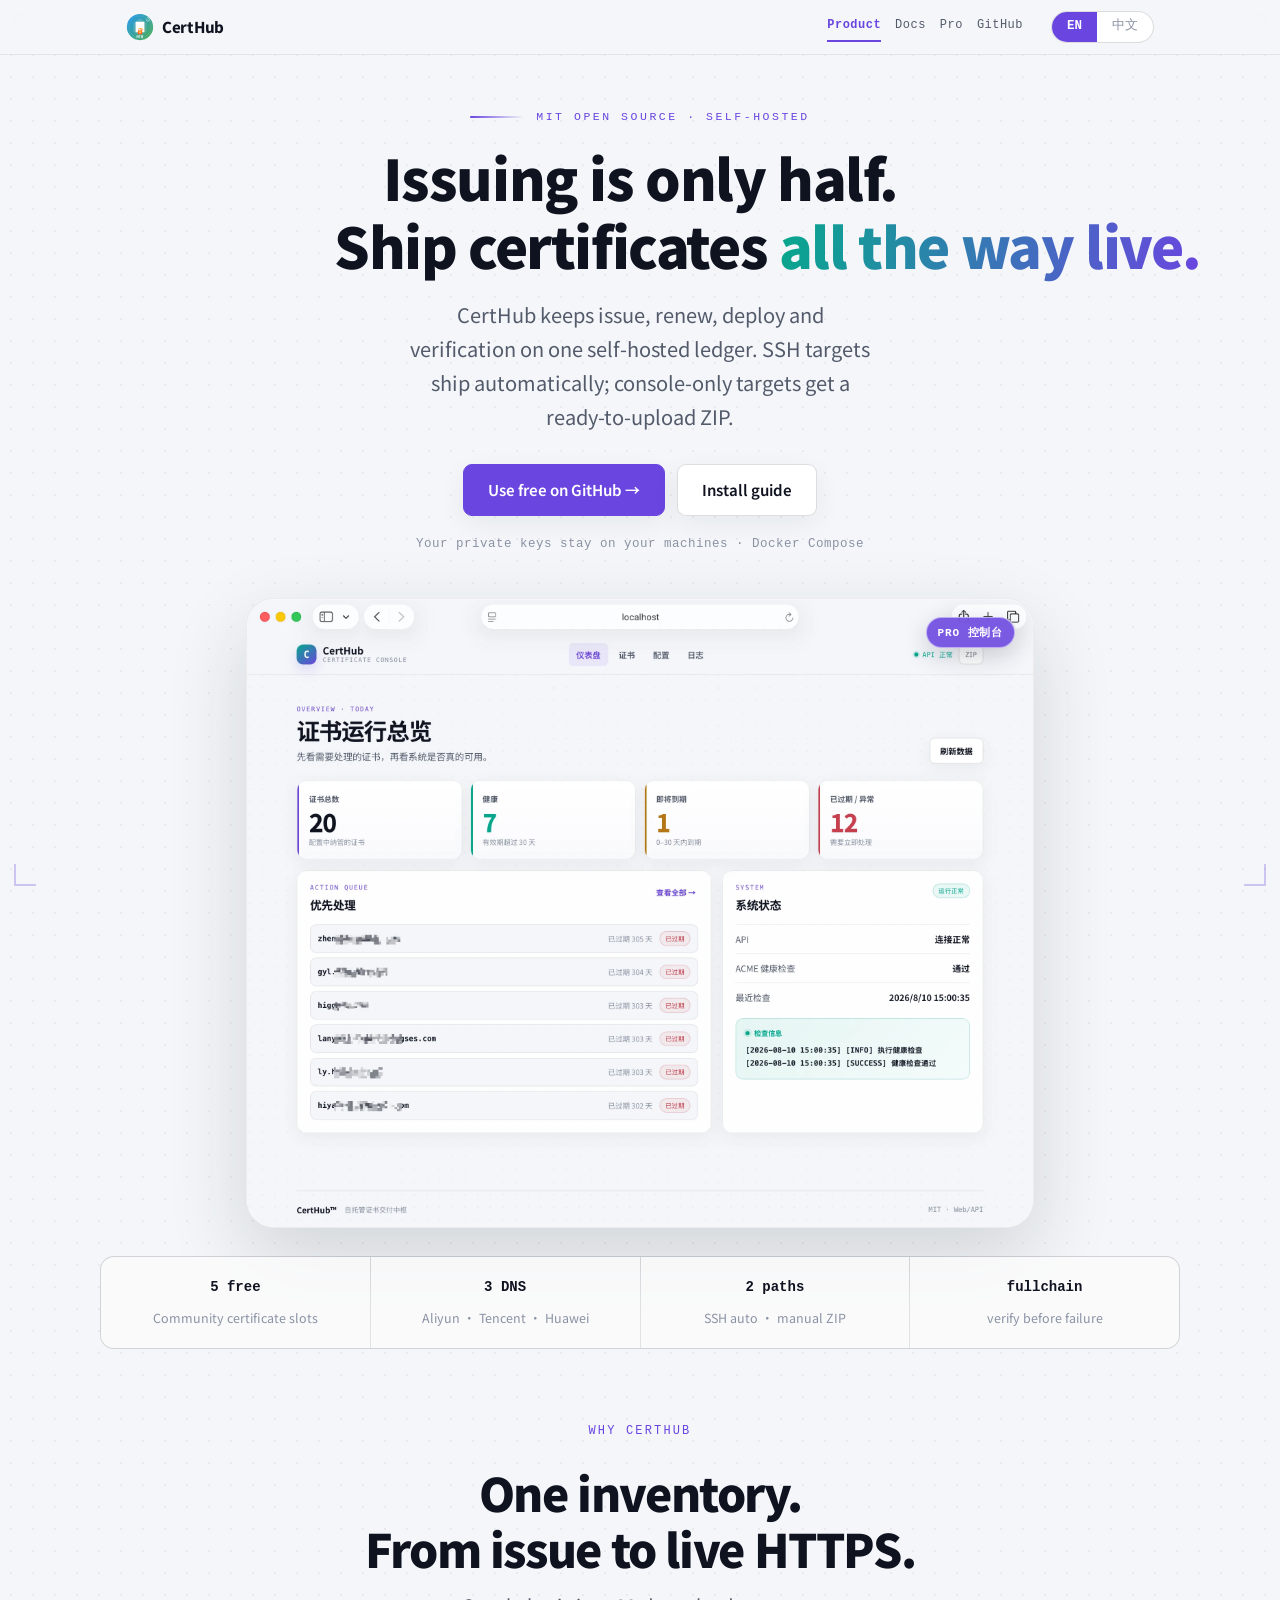
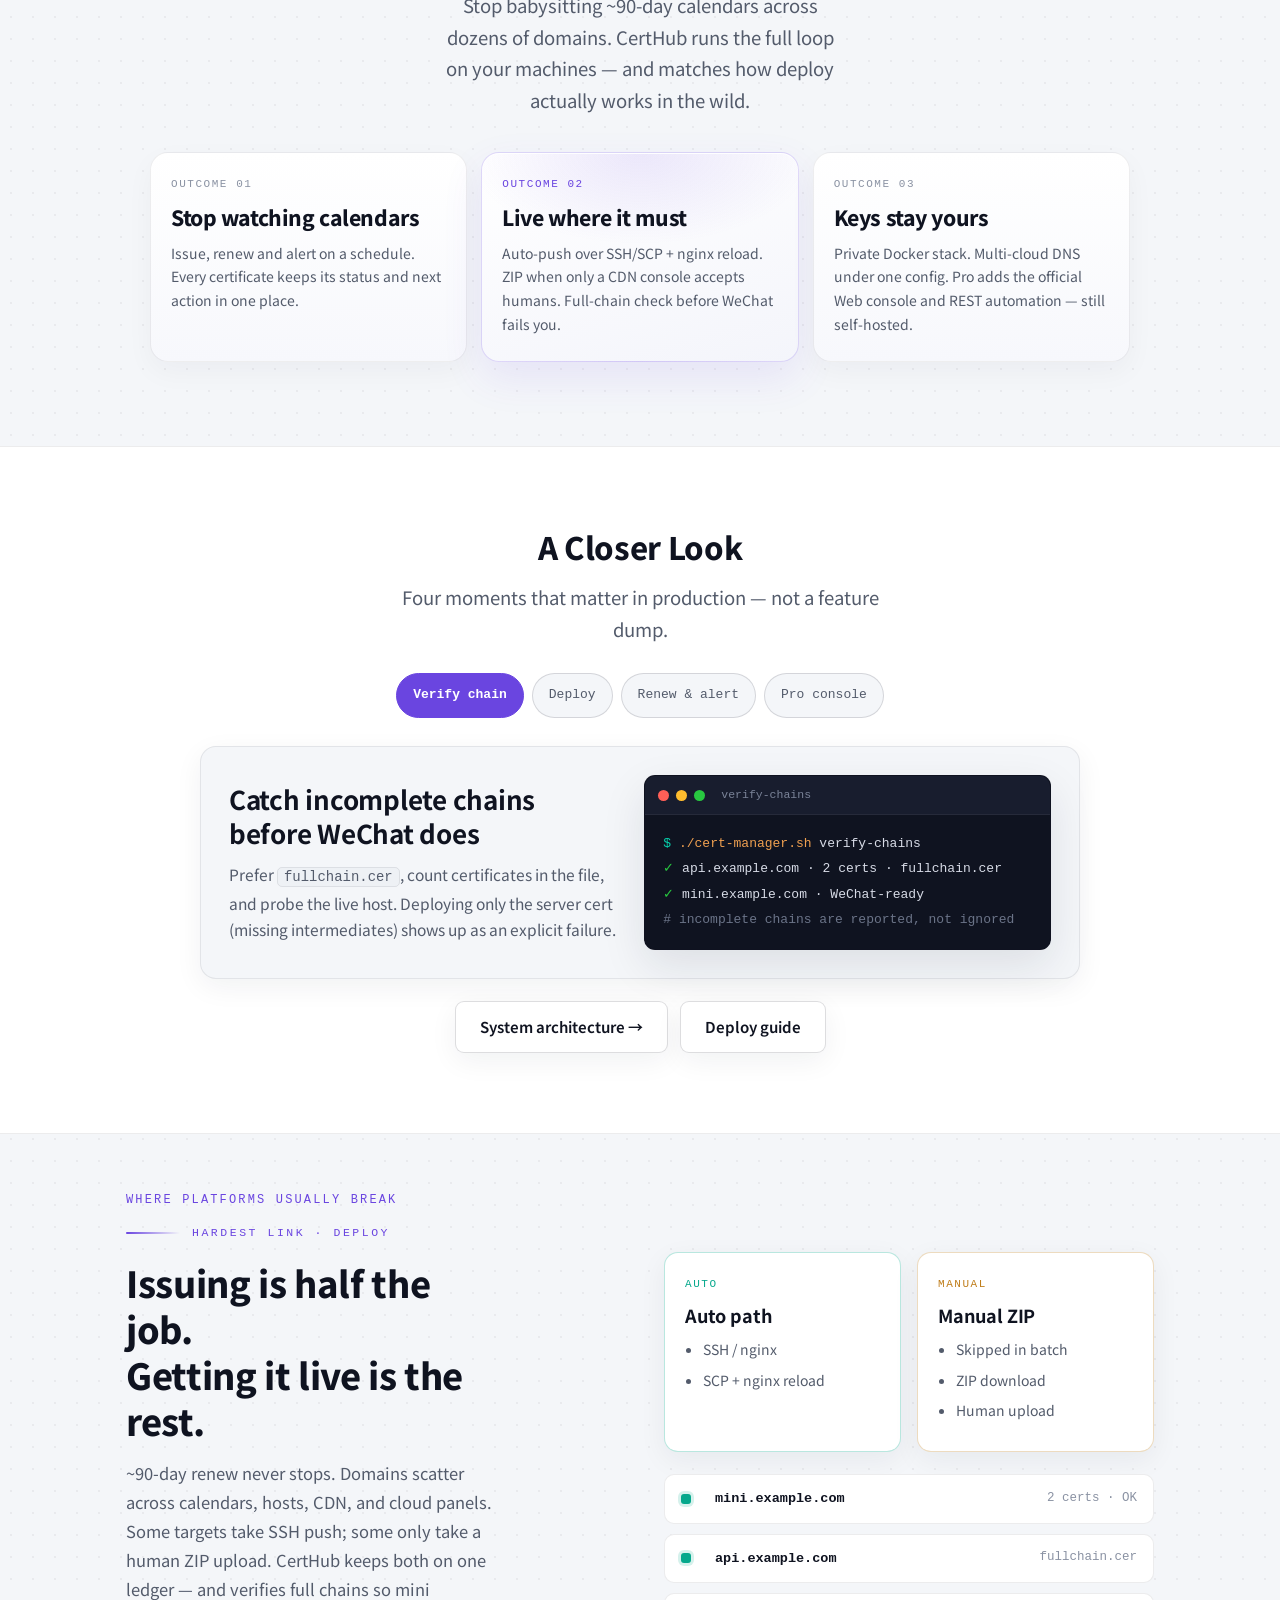
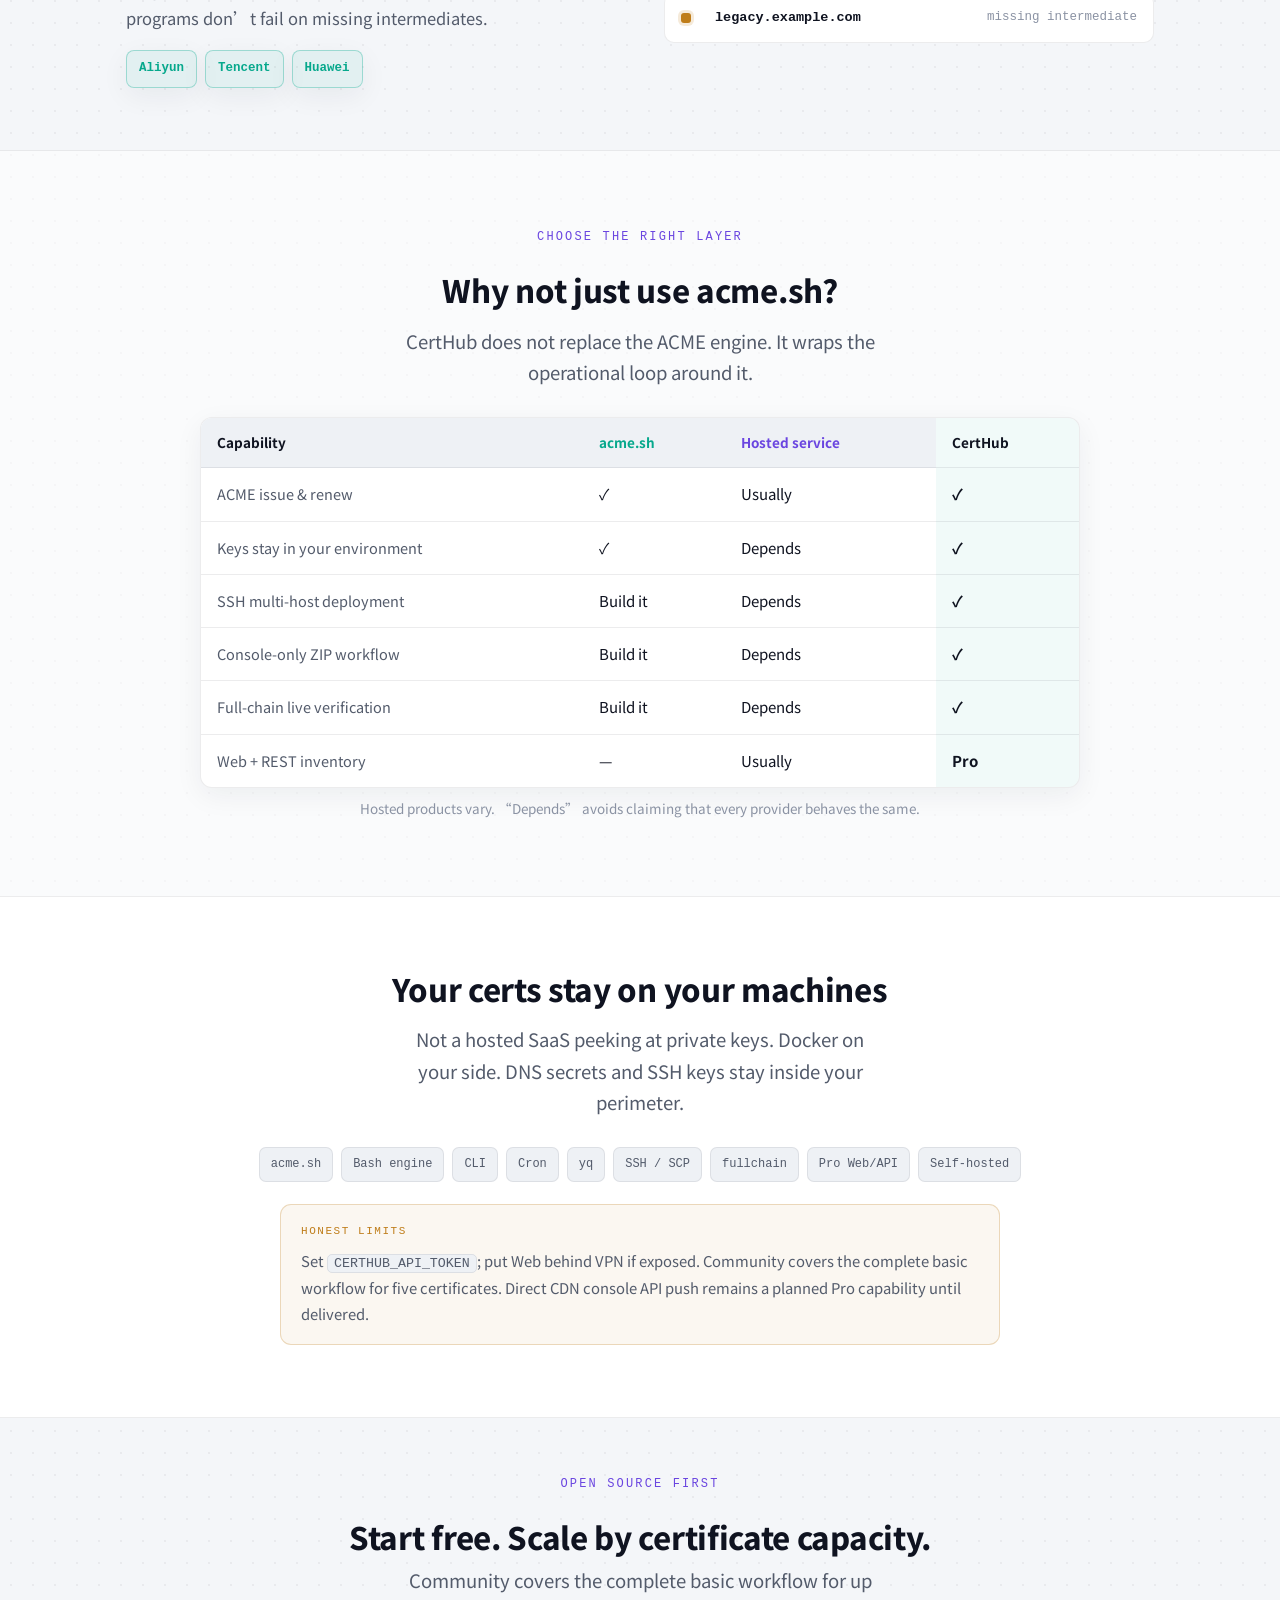
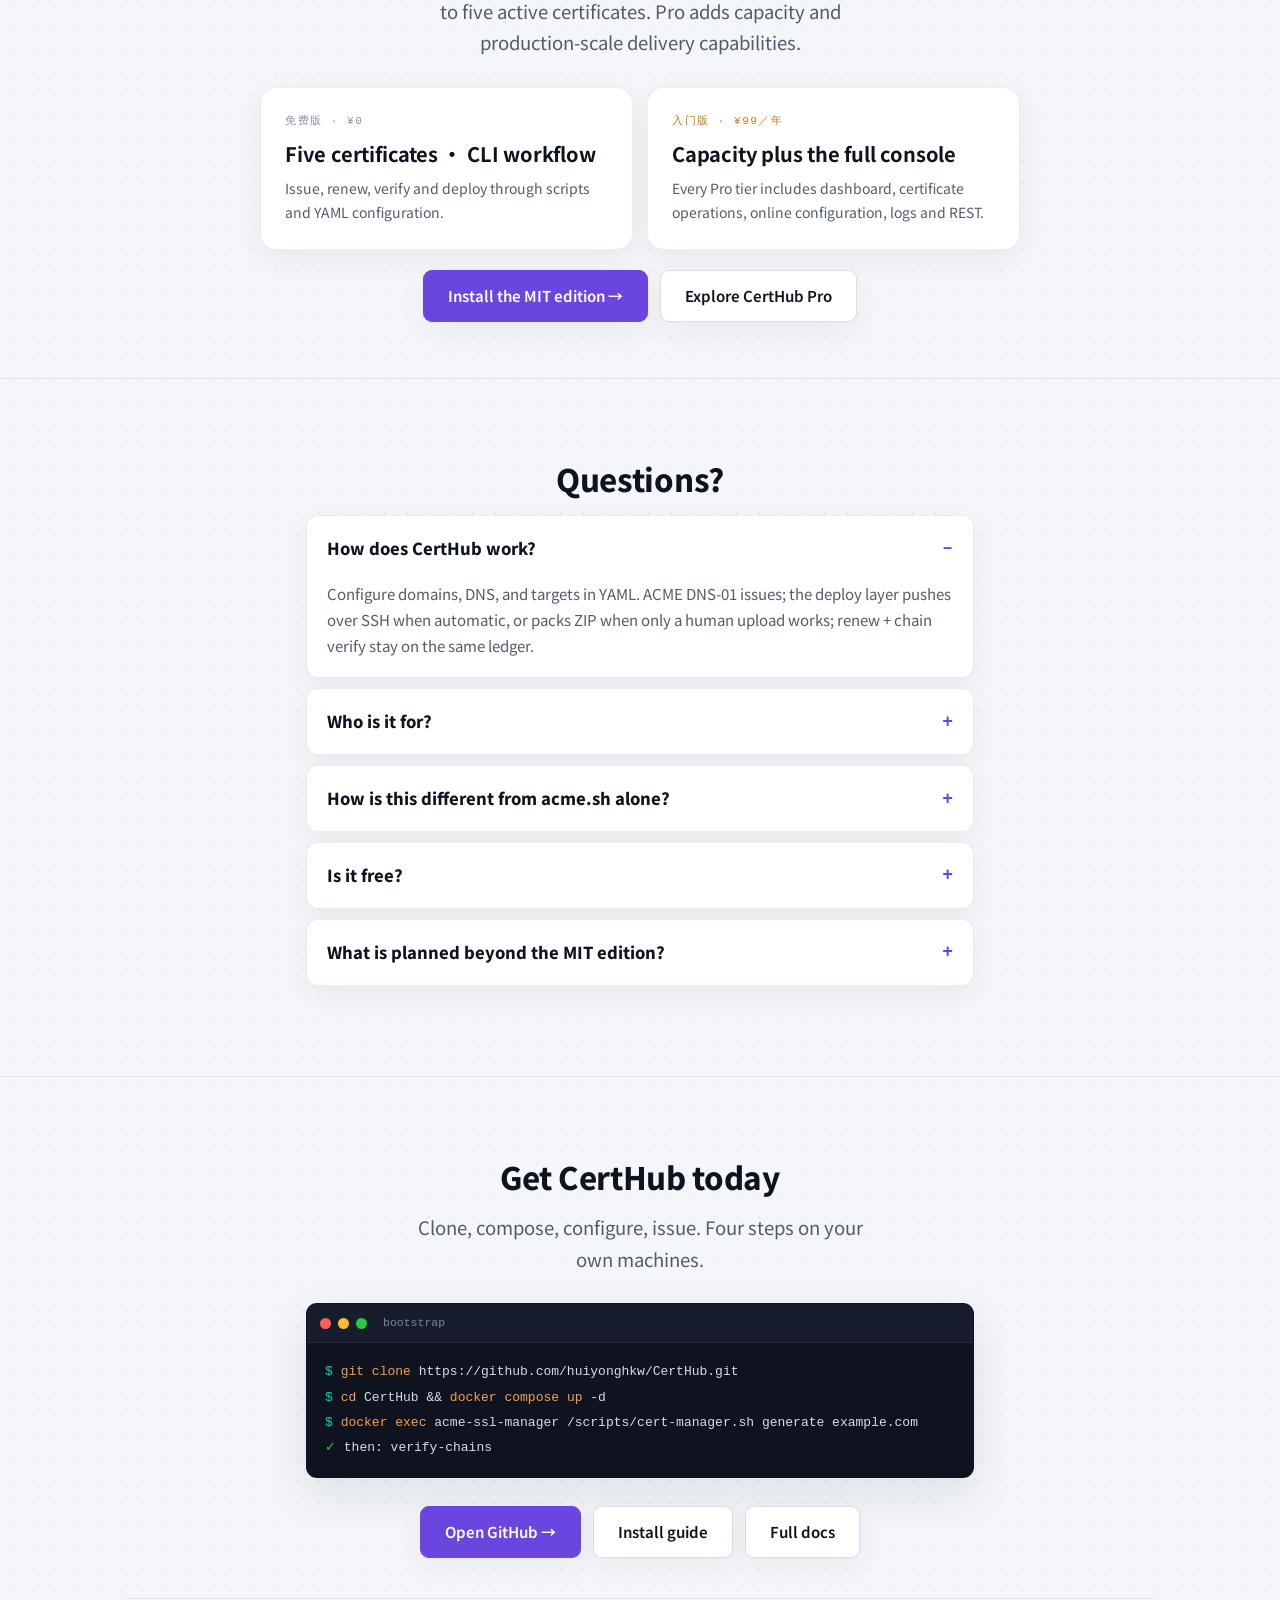
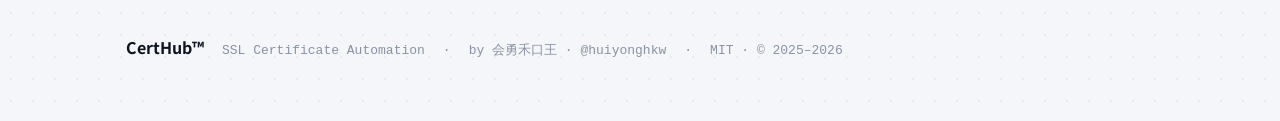
==== docs/site/index.html @ 5a382e29 "docs: publish product site and align README" ====
<!DOCTYPE html>
<!--
  CertHub landing · 企业级 SSL 自动化平台
  Hero → 价值 → Look → Deploy → Trust → 定价 → FAQ → CTA
  Visual DNA: OneLook V1科技白. 字体自托管.
-->
<html lang="zh-CN" class="lang-zh">
<head>
<meta charset="utf-8">
<script>
(function(){try{var K='hkw-lang',q=null;try{q=new URLSearchParams(location.search).get('lang')}catch(e){}
if(q!=='zh'&&q!=='en')q=null;var s=q;if(!s)try{s=localStorage.getItem(K)}catch(e){}
if(s!=='zh'&&s!=='en')s=/^zh/i.test(navigator.language||'')?'zh':'en';
if(s==='zh')document.documentElement.classList.add('lang-zh');
else document.documentElement.classList.remove('lang-zh');
document.documentElement.lang=s==='zh'?'zh-CN':'en';
if(q)try{localStorage.setItem(K,q)}catch(e){}}catch(e){}})();
</script>
<meta name="viewport" content="width=device-width, initial-scale=1">
<title>CertHub — 把证书从签发管到真正上线</title>
<meta name="description" content="CertHub 是 MIT 开源、自托管的 SSL 证书交付中枢：ACME 签发与续期、SSH 多机部署、手动目标 ZIP 打包、完整证书链校验、监控告警，一本台账跑完整闭环。">
<meta property="og:type" content="website">
<meta property="og:title" content="CertHub — 把证书从签发管到真正上线">
<meta property="og:description" content="能 SSH 的自动部署，只能控制台上传的自动打包；上线前再验完整证书链。MIT 开源，自托管。">
<meta property="og:image" content="images/certhub-logo.svg">
<meta name="twitter:card" content="summary_large_image">
<link rel="icon" href="images/favicon.svg" type="image/svg+xml">
<link rel="stylesheet" href="assets/site.css?v=20260810-10">
</head>
<body>

<div class="prog" id="prog"></div>
<div class="frame"><i></i><i></i><i></i><i></i></div>

<div class="masthead">
  <div class="wrap wrap-wide">
    <a class="mh-brand" href="index.html"><img src="images/favicon.svg" alt=""><b>CertHub</b></a>
    <nav class="mh-nav" aria-label="Primary">
      <a href="index.html" aria-current="page"><span class="en">Product</span><span class="zh">产品</span></a>
      <a href="guide/index.html"><span class="en">Docs</span><span class="zh">文档</span></a>
      <a href="pricing.html"><span class="en">Pro</span><span class="zh">商业版</span></a>
      <a href="https://github.com/huiyonghkw/CertHub">GitHub</a>
    </nav>
    <div class="toggle" role="group" aria-label="Language">
      <button id="btn-en" aria-pressed="false">EN</button>
      <button id="btn-zh" aria-pressed="true">中文</button>
    </div>
  </div>
</div>
<main>

<!-- ============ 1. HERO · FiloMail: big claim + one CTA + product visual ============ -->
<section class="hero-center noseq">
  <div class="wrap wrap-wide">
    <div class="eyebrow center"><span></span>MIT Open Source · Self-hosted</div>
    <h1>
      <span class="en"><span class="hero-line">Issuing is only half.</span><br><span class="hero-line">Ship certificates <span class="hl">all the way live.</span></span></span>
      <span class="zh"><span class="hero-line">证书签下来，</span><br><span class="hero-line">只完成了<span class="hl">一半</span></span></span>
    </h1>
    <p class="hero-sub">
      <span class="en">CertHub keeps issue, renew, deploy and verification on one self-hosted ledger. SSH targets ship automatically; console-only targets get a ready-to-upload ZIP.</span>
      <span class="zh">CertHub 把申请、续期、部署、验收放进一本自托管台账：能 SSH 的自动推，只能控制台上传的自动打包。</span>
    </p>
    <div class="btns center">
      <a class="btn btn-primary" href="https://github.com/huiyonghkw/CertHub">
        <span class="en">Use free on GitHub →</span><span class="zh">在 GitHub 免费使用 →</span>
      </a>
      <a class="btn" href="guide/install.html">
        <span class="en">Install guide</span><span class="zh">查看安装手册</span>
      </a>
    </div>
    <p class="hero-note"><span class="en">Your private keys stay on your machines · Docker Compose</span><span class="zh">私钥留在自己的机器 · Docker Compose 部署</span></p>

    <div class="hero-stage hero-console pre">
      <span class="hero-pro-badge">PRO 控制台</span>
      <img src="images/console-dashboard.webp?v=20260810-3" width="2296" height="1834" decoding="async" fetchpriority="high" alt="CertHub Pro Web 控制台：证书状态总览、优先处理队列与系统健康检查">
    </div>
</section>

<section class="proof-strip noseq" aria-label="Product facts">
  <div class="wrap wrap-wide proof-grid">
    <div><b>5 free</b><span><span class="en">Community certificate slots</span><span class="zh">Community 证书槽位</span></span></div>
    <div><b>3 DNS</b><span><span class="en">Aliyun · Tencent · Huawei</span><span class="zh">阿里 · 腾讯 · 华为</span></span></div>
    <div><b>2 paths</b><span><span class="en">SSH auto · manual ZIP</span><span class="zh">SSH 自动 · 手动 ZIP</span></span></div>
    <div><b>fullchain</b><span><span class="en">verify before failure</span><span class="zh">上线前检查完整链</span></span></div>
  </div>
</section>

<!-- ============ 2. VALUE · 结果导向三块（不讲零件清单）============ -->
<section id="pain" class="core-value noseq">
  <div class="wrap wrap-wide">
    <p class="section-kicker"><span class="en">Why CertHub</span><span class="zh">为什么是 CertHub</span></p>
    <h2 class="cv-title">
      <span class="en">One inventory.<br>From issue to <span class="hl">live HTTPS</span>.</span>
      <span class="zh">一本台账。<br>从申请管到<span class="hl">HTTPS 上线</span>。</span>
    </h2>
    <p class="section-lead cv-lead">
      <span class="en">Stop babysitting ~90-day calendars across dozens of domains. CertHub runs the full loop on your machines — and matches how deploy actually works in the wild.</span>
      <span class="zh">别再给人肉盯「约 90 天一轮」的日历。CertHub 在你自己的机器上跑完整链路，并且对齐真实世界的部署方式。</span>
    </p>

    <div class="cv-outcomes pre">
      <article class="cvo">
        <span class="cvo-k"><span class="en">Outcome 01</span><span class="zh">结果 01</span></span>
        <h3><span class="en">Stop watching calendars</span><span class="zh">不用再人肉盯日历</span></h3>
        <p><span class="en">Issue, renew and alert on a schedule. Every certificate keeps its status and next action in one place.</span><span class="zh">申请、续期、告警按日程跑；每张证书的状态和下一步动作集中在一起。</span></p>
      </article>
      <article class="cvo cvo-focus">
        <span class="cvo-k"><span class="en">Outcome 02</span><span class="zh">结果 02</span></span>
        <h3><span class="en">Live where it must</span><span class="zh">该亮绿的地方真亮绿</span></h3>
        <p><span class="en">Auto-push over SSH/SCP + nginx reload. ZIP when only a CDN console accepts humans. Full-chain check before WeChat fails you.</span><span class="zh">能 SSH 的自动推（SCP + nginx reload）；只能控制台上传就打 ZIP。完整证书链先验，别等微信小程序报错。</span></p>
      </article>
      <article class="cvo">
        <span class="cvo-k"><span class="en">Outcome 03</span><span class="zh">结果 03</span></span>
        <h3><span class="en">Keys stay yours</span><span class="zh">私钥不出你的环境</span></h3>
        <p><span class="en">Private Docker stack. Multi-cloud DNS under one config. Pro adds the official Web console and REST automation — still self-hosted.</span><span class="zh">私有化 Docker，三云 DNS 一份配置；Pro 增加官方 Web 控制台和 REST 自动化，同时保持自托管。</span></p>
      </article>
    </div>
  </div>
</section>

<!-- ============ 3. LOOK · 产品怎么用 ============ -->
<section id="look" class="look noseq">
  <div class="wrap wrap-wide">
    <h2>
      <span class="en">A Closer Look</span>
      <span class="zh">产品怎么用</span>
    </h2>
    <p class="section-lead">
      <span class="en">Four moments that matter in production — not a feature dump.</span>
      <span class="zh">先看四个天天会用到的动作，不堆功能名。</span>
    </p>

    <div class="look-tabs" role="tablist" aria-label="Product tour">
      <button class="look-tab active" id="tab-chain" data-tab="chain" role="tab" aria-selected="true" aria-controls="panel-chain" tabindex="0">
        <span class="en">Verify chain</span><span class="zh">校验证书链</span>
      </button>
      <button class="look-tab" id="tab-deploy" data-tab="deploy" role="tab" aria-selected="false" aria-controls="panel-deploy" tabindex="-1">
        <span class="en">Deploy</span><span class="zh">部署</span>
      </button>
      <button class="look-tab" id="tab-renew" data-tab="renew" role="tab" aria-selected="false" aria-controls="panel-renew" tabindex="-1">
        <span class="en">Renew &amp; alert</span><span class="zh">续期告警</span>
      </button>
      <button class="look-tab" id="tab-control" data-tab="control" role="tab" aria-selected="false" aria-controls="panel-control" tabindex="-1">
        <span class="en">Pro console</span><span class="zh">Pro 控制台</span>
      </button>
    </div>

    <div class="look-panels pre">
      <div class="look-panel active" id="panel-chain" data-panel="chain" role="tabpanel" aria-labelledby="tab-chain">
        <div class="look-copy">
          <h3><span class="en">Catch incomplete chains before WeChat does</span><span class="zh">别等微信报错，先查出证书链缺中间证</span></h3>
          <p><span class="en">Prefer <code>fullchain.cer</code>, count certificates in the file, and probe the live host. Deploying only the server cert (missing intermediates) shows up as an explicit failure.</span><span class="zh">优先用 <code>fullchain.cer</code>，检查文件里有几段证书，再探测线上主机。如果只部署了站点证书、缺中间证书，这里会直接报出来。</span></p>
        </div>
        <div class="term">
          <div class="bar"><i></i><i></i><i></i><span>verify-chains</span></div>
<pre class="sc"><span class="p">$</span> <span class="o">./cert-manager.sh</span> verify-chains
<span class="ok">✓</span> api.example.com · 2 certs · fullchain.cer
<span class="ok">✓</span> mini.example.com · WeChat-ready
<span class="cm"># incomplete chains are reported, not ignored</span></pre>
        </div>
      </div>

      <div class="look-panel" id="panel-deploy" data-panel="deploy" role="tabpanel" aria-labelledby="tab-deploy" hidden>
        <div class="look-copy">
          <h3><span class="en">SSH where you have a box. ZIP when only humans can upload.</span><span class="zh">有 SSH 就自动推，只能人肉就打 ZIP</span></h3>
          <p><span class="en"><code>auto</code> means SSH/SCP + nginx reload on your hosts. <code>manual</code> is skipped in batch and packed as ZIP for consoles that only accept uploads.</span><span class="zh"><code>auto</code> = SSH/SCP + nginx reload。<code>manual</code> 批量时跳过，打成 ZIP，给只能控制台上传的目标用。</span></p>
        </div>
        <div class="term">
          <div class="bar"><i></i><i></i><i></i><span>deploy-all</span></div>
<pre class="sc"><span class="p">$</span> <span class="o">./cert-manager.sh</span> deploy-all
<span class="ok">✓</span> api.example.com → server_prod_01
<span class="ok">✓</span> shop.example.com → 2 hosts · reloaded
<span class="cm"># skipped manual: cdn.static.example.com</span></pre>
        </div>
      </div>

      <div class="look-panel" id="panel-renew" data-panel="renew" role="tabpanel" aria-labelledby="tab-renew" hidden>
        <div class="look-copy">
          <h3><span class="en">Renew before calendars. Alert before outages.</span><span class="zh">到期前自动续期，出事前提醒你</span></h3>
          <p><span class="en">Daily monitor, renew inside 30 days, digest to DingTalk / email / webhook — with quiet hours so nights stay quiet.</span><span class="zh">每天巡检，还有 30 天就续期；摘要发到钉钉、邮件或 Webhook。夜里可设静默时段，避免打扰。</span></p>
        </div>
        <div class="term">
          <div class="bar"><i></i><i></i><i></i><span>cron · renew-all</span></div>
<pre class="sc"><span class="cm"># 03:00 daily</span>
<span class="p">$</span> <span class="o">./cert-manager.sh</span> renew-all
<span class="ok">✓</span> renewed *.shop.example.com
<span class="ok">✓</span> notified · DingTalk · 2 warnings</pre>
        </div>
      </div>

      <div class="look-panel" id="panel-control" data-panel="control" role="tabpanel" aria-labelledby="tab-control" hidden>
        <div class="look-copy">
          <h3><span class="en">The official operations surface in Pro</span><span class="zh">Pro 提供完整可视化操作面</span></h3>
          <p><span class="en">Dashboard, certificate actions, online configuration and logs in Web; REST handles create, renew and download for automation.</span><span class="zh">Web 集中提供仪表盘、证书操作、在线配置和日志；REST 负责申请、续期与下载自动化。</span></p>
        </div>
        <div class="term">
          <div class="bar"><i></i><i></i><i></i><span>REST · sample</span></div>
<pre class="sc"><span class="o">GET</span>  /api/dashboard
<span class="o">POST</span> /api/certificates/{domain}/renew
<span class="o">GET</span>  /api/certificates/manual/{domain}/download
<span class="ok">✓</span> 200 · zip ready</pre>
        </div>
      </div>
    </div>

    <div class="btns center" style="margin-top:22px">
      <a class="btn" href="guide/architecture.html"><span class="en">System architecture →</span><span class="zh">系统架构 →</span></a>
      <a class="btn" href="guide/cdn.html"><span class="en">Deploy guide</span><span class="zh">证书部署说明</span></a>
    </div>
  </div>
</section>

<!-- ============ 4. HARDEST · 闭环里最硬的一环（唯一差异化深挖）============ -->
<section id="hardest" class="split noseq">
  <div class="wrap wrap-wide">
    <p class="section-kicker" style="text-align:left;margin-bottom:12px"><span class="en">Where platforms usually break</span><span class="zh">平台常断在这里</span></p>
    <div class="split-grid">
      <div class="split-text">
        <div class="eyebrow"><span></span><span class="en">Hardest link · Deploy</span><span class="zh">最硬一环 · 部署</span></div>
        <h2>
          <span class="en">Issuing is half the job.<br>Getting it <span class="hl">live</span> is the rest.</span>
          <span class="zh">申请只是半程。<br>难的是让它<span class="hl">上线</span>。</span>
        </h2>
        <p>
          <span class="en">~90-day renew never stops. Domains scatter across calendars, hosts, CDN, and cloud panels. Some targets take SSH push; some only take a human ZIP upload. CertHub keeps both on one ledger — and verifies full chains so mini programs don’t fail on missing intermediates.</span>
          <span class="zh">约 90 天一轮停不下来；域名散在日历、机器、CDN、云面板。有的目标走 SSH 推送，有的只能控制台传 ZIP。CertHub 两种路径同一本台账，并校验完整证书链，避免小程序缺中间证挂掉。</span>
        </p>
        <div class="dnspills">
          <span class="ok">Aliyun</span>
          <span class="ok">Tencent</span>
          <span class="ok">Huawei</span>
        </div>
      </div>
      <div class="split-visual pre">
        <div class="tracks" style="margin:0 0 14px">
          <div class="track auto">
            <div class="lb">auto</div>
            <h3><span class="en">Auto path</span><span class="zh">自动路径</span></h3>
            <ul>
              <li>SSH / nginx</li>
              <li><span class="en">SCP + nginx reload</span><span class="zh">SCP + nginx reload</span></li>
            </ul>
          </div>
          <div class="track manual">
            <div class="lb">manual</div>
            <h3><span class="en">Manual ZIP</span><span class="zh">手动 ZIP</span></h3>
            <ul>
              <li><span class="en">Skipped in batch</span><span class="zh">批量跳过</span></li>
              <li><span class="en">ZIP download</span><span class="zh">ZIP 下载</span></li>
              <li><span class="en">Human upload</span><span class="zh">人工上传</span></li>
            </ul>
          </div>
        </div>
        <div class="chainboard">
          <div class="chainrow ok"><span class="dot"></span><span class="name">mini.example.com</span><span class="meta"><span class="en">2 certs · OK</span><span class="zh">含中间证 · 正常</span></span></div>
          <div class="chainrow ok"><span class="dot"></span><span class="name">api.example.com</span><span class="meta">fullchain.cer</span></div>
          <div class="chainrow warn"><span class="dot"></span><span class="name">legacy.example.com</span><span class="meta"><span class="en">missing intermediate</span><span class="zh">缺中间证书</span></span></div>
        </div>
      </div>
    </div>
  </div>
</section>

<!-- ============ 5. COMPARE · 用户最常见的选择题 ============ -->
<section id="compare" class="compare noseq">
  <div class="wrap wrap-wide">
    <p class="section-kicker"><span class="en">Choose the right layer</span><span class="zh">先选对工具层级</span></p>
    <h2><span class="en">Why not just use acme.sh?</span><span class="zh">为什么不只用 acme.sh？</span></h2>
    <p class="section-lead"><span class="en">CertHub does not replace the ACME engine. It wraps the operational loop around it.</span><span class="zh">CertHub 不替代 ACME 引擎，而是把签发之后的运维闭环补齐。</span></p>
    <div class="tablewrap compare-table pre">
      <table>
        <thead><tr><th><span class="en">Capability</span><span class="zh">能力</span></th><th>acme.sh</th><th><span class="en">Hosted service</span><span class="zh">托管服务</span></th><th>CertHub</th></tr></thead>
        <tbody>
          <tr><td><span class="en">ACME issue &amp; renew</span><span class="zh">ACME 申请与续期</span></td><td>✓</td><td><span class="en">Usually</span><span class="zh">通常支持</span></td><td>✓</td></tr>
          <tr><td><span class="en">Keys stay in your environment</span><span class="zh">私钥留在自己的环境</span></td><td>✓</td><td><span class="en">Depends</span><span class="zh">视服务而定</span></td><td>✓</td></tr>
          <tr><td><span class="en">SSH multi-host deployment</span><span class="zh">SSH 多机部署</span></td><td><span class="en">Build it</span><span class="zh">自行编排</span></td><td><span class="en">Depends</span><span class="zh">视服务而定</span></td><td>✓</td></tr>
          <tr><td><span class="en">Console-only ZIP workflow</span><span class="zh">控制台手传 ZIP 流程</span></td><td><span class="en">Build it</span><span class="zh">自行处理</span></td><td><span class="en">Depends</span><span class="zh">视服务而定</span></td><td>✓</td></tr>
          <tr><td><span class="en">Full-chain live verification</span><span class="zh">完整链线上校验</span></td><td><span class="en">Build it</span><span class="zh">自行处理</span></td><td><span class="en">Depends</span><span class="zh">视服务而定</span></td><td>✓</td></tr>
          <tr><td><span class="en">Web + REST inventory</span><span class="zh">Web + REST 统一台账</span></td><td>—</td><td><span class="en">Usually</span><span class="zh">通常支持</span></td><td>Pro</td></tr>
        </tbody>
      </table>
    </div>
    <p class="cmpnote"><span class="en">Hosted products vary. “Depends” avoids claiming that every provider behaves the same.</span><span class="zh">不同托管产品能力不一，“视服务而定”不代表所有服务都缺少该能力。</span></p>
  </div>
</section>

<!-- ============ 6. TRUST · 自托管 + 技术栈合并 ============ -->
<section id="trust" class="promise noseq">
  <div class="wrap wrap-wide">
    <h2>
      <span class="en">Your certs stay on your machines</span>
      <span class="zh">证书留在你自己的机器上</span>
    </h2>
    <p class="section-lead">
      <span class="en">Not a hosted SaaS peeking at private keys. Docker on your side. DNS secrets and SSH keys stay inside your perimeter.</span>
      <span class="zh">不是托管 SaaS，私钥不出你的环境。Docker 自己跑；DNS 密钥与 SSH 密钥留在内网。</span>
    </p>
    <div class="chips center pre">
      <i>acme.sh</i><i>Bash engine</i><i>CLI</i><i>Cron</i><i>yq</i><i>SSH / SCP</i><i>fullchain</i><i>Pro Web/API</i><i>Self-hosted</i>
    </div>
    <div class="ask" style="max-width:720px;margin:22px auto 0">
      <span class="lb"><span class="en">honest limits</span><span class="zh">先说清楚做不到什么</span></span>
      <span class="en">Set <code>CERTHUB_API_TOKEN</code>; put Web behind VPN if exposed. Community covers the complete basic workflow for five certificates. Direct CDN console API push remains a planned Pro capability until delivered.</span>
      <span class="zh">设好 <code>CERTHUB_API_TOKEN</code>；对外请放 VPN 后面。Community 为 5 张证书提供完整基础闭环。CDN 控制台 API 直推在正式交付前仍标记为 Pro 规划能力。</span>
    </div>
  </div>
</section>



<!-- ============ 7. EXTENSIONS · 明确开源与开发中能力的边界 ============ -->
<section id="pricing" class="split noseq">
  <div class="wrap wrap-wide">
    <p class="section-kicker"><span class="en">Open source first</span><span class="zh">开源版先跑通</span></p>
    <h2 style="text-align:center;margin-bottom:8px">
      <span class="en">Start free. Scale by certificate capacity.</span>
      <span class="zh">5 张免费起步，按证书容量升级</span>
    </h2>
    <p class="section-lead">
      <span class="en">Community covers the complete basic workflow for up to five active certificates. Pro adds capacity and production-scale delivery capabilities.</span>
      <span class="zh">Community 为最多 5 张有效证书提供完整基础闭环；Pro 增加证书容量与生产级交付能力。</span>
    </p>
    <div class="edition-grid pre">
      <article><span class="cvo-k">免费版 · ¥0</span><h3><span class="en">Five certificates · CLI workflow</span><span class="zh">5 张证书 · 命令行闭环</span></h3><p><span class="en">Issue, renew, verify and deploy through scripts and YAML configuration.</span><span class="zh">通过脚本和 YAML 完成申请、续期、校验与部署。</span></p></article>
      <article><span class="cvo-k wait">入门版 · ¥99／年</span><h3><span class="en">Capacity plus the full console</span><span class="zh">证书容量 + 完整控制台</span></h3><p><span class="en">Every Pro tier includes dashboard, certificate operations, online configuration, logs and REST.</span><span class="zh">所有付费档位均包含仪表盘、证书操作、在线配置、日志与 REST。</span></p></article>
    </div>
    <div class="btns center" style="margin-top:8px">
      <a class="btn btn-primary" href="guide/install.html">
        <span class="en">Install the MIT edition →</span><span class="zh">安装 MIT 开源版 →</span>
      </a>
      <a class="btn" href="pricing.html">
        <span class="en">Explore CertHub Pro</span><span class="zh">了解 CertHub Pro</span>
      </a>
    </div>
  </div>
</section>

<!-- ============ 7. FAQ ============ -->
<section id="faq" class="faq noseq">
  <div class="wrap wrap-narrow">
    <h2>
      <span class="en">Questions?</span>
      <span class="zh">还有问题？</span>
    </h2>

    <div class="faq-list pre">
      <details class="faq-item" open>
        <summary><span class="en">How does CertHub work?</span><span class="zh">CertHub 怎么工作？</span></summary>
        <p><span class="en">Configure domains, DNS, and targets in YAML. ACME DNS-01 issues; the deploy layer pushes over SSH when automatic, or packs ZIP when only a human upload works; renew + chain verify stay on the same ledger.</span><span class="zh">在 YAML 里配域名、DNS、部署目标。ACME DNS-01 申请；部署层能 SSH 的自动推，只能手传的打 ZIP；续期与证书链校验仍在同一本台账。</span></p>
      </details>
      <details class="faq-item">
        <summary><span class="en">Who is it for?</span><span class="zh">适合谁？</span></summary>
        <p><span class="en">Ops teams tired of ~90-day renew calendars across many domains — especially when some hosts take SSH and others only take a console upload.</span><span class="zh">被「约 90 天一轮 + 域名很多」折磨的运维——尤其有的机器能 SSH 推，有的只能控制台上传。</span></p>
      </details>
      <details class="faq-item">
        <summary><span class="en">How is this different from acme.sh alone?</span><span class="zh">和单独用 acme.sh 有什么不同？</span></summary>
        <p><span class="en">acme.sh mainly issues a file. CertHub Community adds the CLI delivery loop; Pro adds the official Web console and REST operations surface.</span><span class="zh">acme.sh 主要解决申请。CertHub Community 补齐命令行交付闭环；Pro 再增加官方 Web 控制台和 REST 操作面。</span></p>
      </details>
      <details class="faq-item">
        <summary><span class="en">Is it free?</span><span class="zh">免费吗？</span></summary>
        <p><span class="en">Community is free for up to five active certificates and includes the complete basic workflow. Existing copies already released under MIT keep their granted rights; future official distributions use the new Community/Pro boundary.</span><span class="zh">Community 免费管理最多 5 张有效证书，并包含完整基础闭环。已经按 MIT 发布的历史版本保留既有授权；未来官方发行版采用新的 Community／Pro 边界。</span></p>
      </details>
      <details class="faq-item">
        <summary><span class="en">What is planned beyond the MIT edition?</span><span class="zh">开源版之外还计划做什么？</span></summary>
        <p><span class="en">Pro adds 10, 50 and 200-certificate capacity tiers plus production-scale delivery capabilities. Direct provider integrations that are still being built remain clearly marked as planned.</span><span class="zh">Pro 提供 10、50、200 张证书容量，并增加生产级交付能力；仍在开发的厂商直连接口会继续明确标为规划能力。</span></p>
      </details>
    </div>
  </div>
</section>

<!-- ============ 8. FINAL CTA ============ -->
<section id="start" class="final-cta noseq">
  <div class="wrap wrap-narrow">
    <h2>
      <span class="en">Get CertHub today</span>
      <span class="zh">现在就上手 CertHub</span>
    </h2>
    <p class="section-lead">
      <span class="en">Clone, compose, configure, issue. Four steps on your own machines.</span>
      <span class="zh">克隆、编排、配置、签发。四步，都在你自己的机器上。</span>
    </p>
    <div class="term pre">
      <div class="bar"><i></i><i></i><i></i><span>bootstrap</span></div>
<pre class="sc"><span class="p">$</span> <span class="o">git clone</span> https://github.com/huiyonghkw/CertHub.git
<span class="p">$</span> <span class="o">cd</span> CertHub &amp;&amp; <span class="o">docker compose up</span> -d
<span class="p">$</span> <span class="o">docker exec</span> acme-ssl-manager /scripts/cert-manager.sh generate example.com
<span class="ok">✓</span> then: verify-chains</pre>
    </div>
    <div class="btns center">
      <a class="btn btn-primary" href="https://github.com/huiyonghkw/CertHub">
        <span class="en">Open GitHub →</span><span class="zh">打开 GitHub →</span>
      </a>
      <a class="btn" href="guide/install.html">
        <span class="en">Install guide</span><span class="zh">安装手册</span>
      </a>
      <a class="btn" href="guide/index.html">
        <span class="en">Full docs</span><span class="zh">完整文档</span>
      </a>
    </div>
  </div>
</section>

<div class="wrap wrap-wide">
  <footer>
    <span class="brand">CertHub™</span>
    <span class="handle">SSL Certificate Automation</span>
    <span class="handle">·</span>
    <span class="handle"><span class="en">by 会勇禾口王 · @huiyonghkw</span><span class="zh">作者 会勇禾口王 · @huiyonghkw</span></span>
    <span class="handle">·</span>
    <span class="handle">MIT · © 2025–2026</span>
  </footer>
</div>

</main>

<script src="assets/site.js"></script>
</body>
</html>
---- docs/site/assets/site.css ----
/* CertHub product site — visual DNA from OneLook / V1科技白
   字体：自托管 HKW Sans SC 子集（OFL），不走 CDN。
   语义色：绿=自动化闭环 · 紫=证书链/安全 · 琥珀=诚实边界/手动CDN */
@font-face{
  font-family:'HKW Sans SC';
  /* ?v= 改完 subset 就 bump，避免浏览器死守旧子集（缺字→PingFang→标题发虚） */
  src:url('../fonts/hkw-sans-sc-subset.woff2?v=20260809bc') format('woff2-variations'),
      url('../fonts/hkw-sans-sc-subset.woff2?v=20260809bc') format('woff2');
  font-weight:100 900;   /* 可变轴范围，一个文件供全部字重 */
  font-style:normal;
  font-display:swap;
}

/* ============ V1科技白 token（v1-base.md 第16.1节）============ */
:root{
  --bg:#f4f6f9;          /* 冷调亮灰白，⛔ 别用纯白 */
  --surface:#ffffff;
  --surface2:#eef1f5;
  --border:rgba(15,20,30,.08);
  --border2:rgba(15,20,30,.14);
  --text:#0f1320;        /* 冷近黑，⛔ 别纯黑 */
  --text2:#535b6b;
  --text3:#8a92a3;
  --accent:#06a88c;      /* 绿 · 核心概念 */
  --accent2:#6a45e0;     /* 紫 · 强调色 */
  --accent3:#bf7d1a;     /* 琥珀 · 提醒 / 边界 */
  --danger:#d23f4d;
  --shadow:0 8px 28px rgba(20,30,50,.06);
  --shadow2:0 16px 44px rgba(20,30,50,.10);
  /* 正文拉丁仍可走系统 SF Pro；标题走 --font-display，中英同族避免「OneLook 比中文粗」。 */
  --font:-apple-system,BlinkMacSystemFont,'Inter','HKW Sans SC','PingFang SC','Microsoft YaHei',system-ui,sans-serif;
  --font-display:'HKW Sans SC',-apple-system,BlinkMacSystemFont,'PingFang SC','Microsoft YaHei',system-ui,sans-serif;
  --mono:'JetBrains Mono','SF Mono',SFMono-Regular,Menlo,Consolas,ui-monospace,monospace;
}
*{box-sizing:border-box}
html{-webkit-text-size-adjust:100%;scroll-behavior:smooth}
body{
  margin:0;background:var(--bg);color:var(--text);font-family:var(--font);
  font-size:16px;line-height:1.75;-webkit-font-smoothing:antialiased;
  /* 极淡点阵蓝图底（第16.2节）：亮底的质感来源，替代暗版的光球+噪点 */
  background-image:radial-gradient(circle,rgba(15,20,30,.05) 1px,transparent 1px);
  background-size:22px 22px;
}
a{color:var(--accent2);text-decoration:none}
a:hover{text-decoration:underline}
a:focus-visible,button:focus-visible,summary:focus-visible{outline:3px solid rgba(106,69,224,.32);outline-offset:3px;border-radius:6px}
img{max-width:100%;height:auto;display:block}
code{font-family:var(--mono);font-size:.9em;background:var(--surface2);
     padding:1px 6px;border-radius:5px;border:1px solid var(--border)}

.wrap{max-width:980px;margin:0 auto;padding:0 26px}

/* ---- 顶部滚动进度条（绿→紫）---- */
.prog{position:fixed;top:0;left:0;height:2px;width:0;z-index:60;
      background:linear-gradient(90deg,var(--accent),var(--accent2))}

/* ---- 四角取景框（第4.4节）---- */
.frame{position:fixed;inset:14px;pointer-events:none;z-index:5}
.frame i{position:absolute;width:22px;height:22px;border:2px solid var(--accent2);opacity:.28}
.frame i:nth-child(1){top:0;left:0;border-right:0;border-bottom:0}
.frame i:nth-child(2){top:0;right:0;border-left:0;border-bottom:0}
.frame i:nth-child(3){bottom:0;left:0;border-right:0;border-top:0}
.frame i:nth-child(4){bottom:0;right:0;border-left:0;border-top:0}
@media(max-width:760px){.frame{display:none}}

/* ---- 粘顶报头 masthead ---- */
.masthead{position:sticky;top:0;z-index:40;background:rgba(244,246,249,.88);
          backdrop-filter:blur(10px);border-bottom:1px solid var(--border)}
.masthead .wrap{display:flex;align-items:center;justify-content:space-between;
                gap:16px;padding-top:11px;padding-bottom:11px}
.mh-l{font-family:var(--mono);font-size:12.5px;color:var(--text2);letter-spacing:.04em}
.mh-l b{color:var(--text);font-weight:600}
.mh-l s{text-decoration:none;color:var(--text3);margin:0 7px}
.toggle{display:flex;border:1px solid var(--border2);border-radius:999px;overflow:hidden;background:var(--surface)}
.toggle button{background:none;border:0;color:var(--text3);font:inherit;font-size:12.5px;
               padding:4px 15px;cursor:pointer;font-family:var(--mono)}
/* 选中态跟 html.lang-zh 走（head 里同步 boot 就能在首屏对），不单靠 JS 改 aria */
.toggle #btn-en{background:var(--accent2);color:#fff;font-weight:600}
html.lang-zh .toggle #btn-en{background:none;color:var(--text3);font-weight:400}
html.lang-zh .toggle #btn-zh{background:var(--accent2);color:#fff;font-weight:600}

/* ---- 语言层：两份文案都在 DOM 里，切 html 上的 class ----
   ⭐ head 内联 boot 必须在首屏前加上/去掉 lang-zh，否则每点一次侧栏都会先闪英文 */
.zh{display:none!important}
html.lang-zh .en{display:none!important}
html.lang-zh .zh{display:inline!important}

/* ---- 章节 ---- */
main{counter-reset:sec}
section{padding:70px 0;border-top:1px solid var(--border);position:relative}
section:first-child{border-top:0;padding-top:52px}
h1,h2,h3{line-height:1.28;margin:0 0 16px;letter-spacing:-.01em;font-family:var(--font-display)}
h1{font-size:clamp(32px,5.2vw,50px);font-weight:900;letter-spacing:-.025em}
/* 标题关键词绿→紫渐字（第16.2节 第3条）：亮底上很出彩 */
h1 .hl{background:linear-gradient(100deg,var(--accent),var(--accent2));
       -webkit-background-clip:text;background-clip:text;
       -webkit-text-fill-color:transparent;color:transparent;
       font-weight:700;
       -webkit-text-stroke:0;paint-order:normal}
/* 中文标题关键词：走专用渐变，强覆盖旧样式，避免描边/合成造成重影 */
html.lang-zh h1 .hl{
  display:inline-block;
  font-family:var(--font-display);
  font-synthesis:none;
  background:linear-gradient(90deg,#06a88c 0%,#2f8fd3 52%,#6a45e0 100%) !important;
  -webkit-background-clip:text !important;
  background-clip:text !important;
  -webkit-text-fill-color:transparent !important;
  color:transparent !important;
  -webkit-text-stroke:0 !important;
  paint-order:normal !important;
  text-shadow:none !important;
  filter:none !important;
  font-weight:900;
  letter-spacing:-.01em;
}
h2{font-size:clamp(23px,3.3vw,31px);font-weight:800;position:relative;z-index:1}
/* 每节背后的巨型幽灵序号（counter 自动递增，不用手填） */
h2::after{counter-increment:sec;content:counter(sec,decimal-leading-zero);
          position:absolute;right:-6px;top:50%;transform:translateY(-52%);
          font-family:var(--mono);font-size:118px;font-weight:700;
          color:var(--text);opacity:.06;z-index:-1;pointer-events:none;line-height:1}
h3{font-size:16.5px;font-weight:700}
p{margin:0 0 16px;color:var(--text2)}
.dek{font-size:clamp(17px,2.1vw,20.5px);color:var(--text);max-width:70ch;line-height:1.7}
.dek b{font-family:var(--font-display);font-weight:800}
.muted{color:var(--text3);font-size:14px;line-height:1.7}

/* ---- mono 眉标 + 渐变短横 ---- */
.eyebrow{display:flex;align-items:center;gap:12px;font-family:var(--mono);
         font-size:11.5px;letter-spacing:.22em;text-transform:uppercase;
         color:var(--accent2);margin-bottom:16px}
/* ⛔ 只给装饰短横上尺寸。文案若也包在 span.en/.zh 里，别用 `.eyebrow span`，
   否则会被压成 height:2px，叠到后面的 h2 上（CertHub 产品页踩过）。 */
.eyebrow > span:first-child{flex:0 0 54px;height:2px;border-radius:2px;
              background:linear-gradient(90deg,var(--accent2),transparent)}
.eyebrow .en,.eyebrow .zh{flex:0 1 auto;height:auto;letter-spacing:.22em}
/* h2 下的 mono 副标题 */
.h2sub{font-family:var(--mono);font-size:12.5px;letter-spacing:.1em;
       color:var(--accent);margin:-8px 0 22px}
.h2sub.w{color:var(--accent3)}

/* ---- 按钮 ---- */
.btns{display:flex;flex-wrap:wrap;gap:12px;margin:30px 0 0}
.btn{display:inline-block;padding:12px 24px;border-radius:9px;font-weight:600;
     font-size:15px;border:1px solid var(--border2);color:var(--text);
     background:var(--surface);box-shadow:var(--shadow);transition:transform .15s,box-shadow .15s}
.btn:hover{text-decoration:none;transform:translateY(-2px);box-shadow:var(--shadow2)}
.btn-primary{background:var(--accent2);border-color:var(--accent2);color:#fff}
.btn-primary:hover{background:#5a37c8;border-color:#5a37c8}

/* ---- readout 三槽数据台（发光方点）---- */
.readout{display:grid;grid-template-columns:repeat(3,1fr);gap:1px;margin:34px 0 0;
         background:var(--border);border:1px solid var(--border);border-radius:11px;overflow:hidden}
.readout div{background:var(--surface);padding:16px 18px}
.readout .k{font-family:var(--mono);font-size:11px;letter-spacing:.14em;
            text-transform:uppercase;color:var(--text3);display:flex;align-items:center;gap:7px}
.readout .k::before{content:'';width:7px;height:7px;border-radius:2px;background:var(--accent);
                    box-shadow:0 0 0 3px rgba(6,168,140,.14)}
.readout div:nth-child(2) .k::before{background:var(--accent2);box-shadow:0 0 0 3px rgba(106,69,224,.14)}
.readout div:nth-child(3) .k::before{background:var(--accent3);box-shadow:0 0 0 3px rgba(191,125,26,.14)}
.readout .v{font-size:18px;font-weight:700;margin-top:5px;line-height:1.4}
.readout .v em{font-style:normal;font-family:var(--mono);color:var(--accent2)}
@media(max-width:700px){.readout{grid-template-columns:1fr}}

/* ---- mock 终端窗口：终端题的视觉锚点（memory xhs-v1-baseline-and-terminal-anchor）---- */
.term{border:1px solid var(--border2);border-radius:11px;overflow:hidden;
      box-shadow:var(--shadow2);margin:26px 0;background:#0f1320}
.term .bar{display:flex;align-items:center;gap:7px;padding:9px 13px;
           background:#181d2e;border-bottom:1px solid rgba(255,255,255,.06)}
.term .bar i{width:11px;height:11px;border-radius:50%;display:block}
.term .bar i:nth-child(1){background:#ff5f57}
.term .bar i:nth-child(2){background:#febc2e}
.term .bar i:nth-child(3){background:#28c840}
.term .bar span{margin-left:9px;font-family:var(--mono);font-size:11.5px;color:#7b8499}
/* ⚠️ white-space:pre 是必须的，否则多行提示符会挤成一坨 */
.term .sc{margin:0;padding:16px 18px;font-family:var(--mono);font-size:13px;
          line-height:1.95;color:#d7dbe6;white-space:pre;overflow-x:auto}
.term .p{color:#06d3ae}    /* 提示符 */
.term .o{color:#f0a050}    /* 命令 */
.term .cm{color:#6b7488}   /* 注释 */
.term .ok{color:#28c840}

/* ---- FIG 图表框 ---- */
.fig{background:var(--surface);border:1px solid var(--border);border-radius:12px;
     overflow:hidden;box-shadow:var(--shadow);transition:transform .18s,box-shadow .18s}
.fig:hover{transform:translateY(-2px);box-shadow:var(--shadow2)}
.fig .hd{display:flex;align-items:center;justify-content:space-between;gap:10px;
         padding:10px 14px;border-bottom:1px solid var(--border);background:var(--surface2)}
.fig .no{font-family:var(--mono);font-size:11px;letter-spacing:.14em;color:var(--text3)}
.fig .cap{padding:11px 14px;font-size:13.5px;color:var(--text2);border-top:1px solid var(--border)}
.fig .cap b{color:var(--text)}
.cmp{display:grid;grid-template-columns:1fr 1fr;gap:18px;margin:28px 0 10px}
@media(max-width:760px){.cmp{grid-template-columns:1fr}}
.tag{display:inline-block;font-size:10.5px;font-family:var(--mono);padding:2px 8px;
     border-radius:5px;letter-spacing:.06em;text-transform:uppercase}
.tag-free{background:rgba(6,168,140,.10);color:var(--accent);border:1px solid rgba(6,168,140,.28)}
.tag-paid{background:rgba(106,69,224,.10);color:var(--accent2);border:1px solid rgba(106,69,224,.28)}

/* ---- pull 渐变顶杠金句 ---- */
.pull{margin:34px 0;padding:24px 0 0;border-top:3px solid transparent;
      border-image:linear-gradient(90deg,var(--accent),var(--accent2)) 1;
      font-family:var(--font-display);
      font-size:clamp(19px,2.5vw,25px);font-weight:900;line-height:1.55;color:var(--text)}
.pull em{font-style:normal;color:var(--accent2)}

/* ---- rows 方徽卡（⛔ 不用左侧彩色竖条）---- */
.rows{display:grid;gap:13px;margin:26px 0}
.row{display:grid;grid-template-columns:38px 1fr;gap:15px;background:var(--surface);
     border:1px solid var(--border);border-radius:11px;padding:17px 19px;
     box-shadow:var(--shadow);transition:transform .18s,box-shadow .18s}
.row:hover{transform:translateY(-2px);box-shadow:var(--shadow2)}
.row .sq{width:38px;height:38px;border-radius:9px;display:flex;align-items:center;
         justify-content:center;font-family:var(--mono);font-size:13px;font-weight:700;
         background:rgba(6,168,140,.09);color:var(--accent);border:1px solid rgba(6,168,140,.24)}
.row.v .sq{background:rgba(106,69,224,.09);color:var(--accent2);border-color:rgba(106,69,224,.24)}
.row .tt{font-weight:700;margin-bottom:3px}
.row .ds{font-size:14.5px;color:var(--text2);line-height:1.7}
.row .ds code{font-size:.88em}

/* ---- 分档表 ---- */
.tablewrap{overflow-x:auto;margin:26px 0;border:1px solid var(--border);
           border-radius:12px;background:var(--surface);box-shadow:var(--shadow)}
table{border-collapse:collapse;width:100%;min-width:600px;font-size:15px}
th,td{text-align:left;padding:13px 16px;border-bottom:1px solid var(--border);vertical-align:top}
tbody tr:last-child td{border-bottom:0}
thead th{background:var(--surface2);font-size:13.5px;white-space:nowrap;font-weight:700}
thead th:nth-child(2){color:var(--accent)}
thead th:nth-child(3){color:var(--accent2)}
tbody td:first-child{color:var(--text2);font-size:14.5px}
td.y{color:var(--accent);font-weight:700;font-family:var(--mono)}
td.v{color:var(--accent2);font-weight:700;font-family:var(--mono)}
td.n{color:var(--text3);font-family:var(--mono)}
.price{font-family:var(--mono);font-weight:700}

/* ---- 琥珀提醒框（第4.3节 .ask · 用于诚实边界）---- */
.ask{background:rgba(191,125,26,.06);border:1px solid rgba(191,125,26,.26);
     border-radius:11px;padding:17px 20px;margin:22px 0;font-size:14.8px;color:var(--text2);line-height:1.75}
.ask b{color:var(--text)}
.ask .lb{font-family:var(--mono);font-size:11px;letter-spacing:.14em;text-transform:uppercase;
         color:var(--accent3);display:block;margin-bottom:7px}

/* ---- 收款/联系区（若页面有） ---- */
.buy{background:var(--surface);border:1px solid var(--border2);border-radius:14px;
     padding:30px;box-shadow:var(--shadow2)}
/* 付款 / 加我 分两组，各带一个序号抬头，跟上面 01·02 两步对上 */
.qrgrp{margin:26px 0 0}
.ghd{display:flex;align-items:center;gap:10px;font-family:var(--mono);font-size:11.5px;
     letter-spacing:.14em;text-transform:uppercase;color:var(--text3)}
.ghd .n{display:inline-flex;align-items:center;justify-content:center;width:22px;height:22px;
        border-radius:6px;background:rgba(106,69,224,.09);color:var(--accent2);
        border:1px solid rgba(106,69,224,.24);font-weight:700;font-size:11px;letter-spacing:0}
.qr{display:flex;flex-wrap:wrap;gap:24px;margin:14px 0 4px;align-items:flex-start}
.qrbox{text-align:center}
/* 200px 不是随便定的：收款码要能被手机从屏幕上一次扫中，再小就得让人放大。
   ⚠️ 高度也钉死 + object-fit:contain —— 两张码是从不同海报裁的，比例不一样，
   只钉宽度会让两张卡一高一矮、下面的标签跟着错位。留白是白底对白底，看不出来。 */
.qrbox img{width:200px;height:200px;object-fit:contain;border-radius:11px;background:#fff;
           border:1px solid var(--border2);padding:6px}
.qrbox .lbl{margin-top:10px;font-size:13.5px;color:var(--text2)}
.qrbox .lbl b{color:var(--text)}
/* 微信号卡：联系二维码还没给，先用大字号顶上 —— 线上留一个虚线占位框比没有更难看 */
.wxid{flex:1;min-width:224px;align-self:stretch;display:flex;flex-direction:column;
      justify-content:center;background:var(--surface2);border:1px solid var(--border);
      border-radius:11px;padding:20px 22px}
.wxid .k{font-family:var(--mono);font-size:11px;letter-spacing:.14em;
         text-transform:uppercase;color:var(--text3)}
.wxid .id{font-family:var(--mono);font-size:27px;font-weight:700;color:var(--accent2);
          margin:7px 0 8px;letter-spacing:-.01em}
.wxid .n{font-size:13.5px;color:var(--text2);line-height:1.7}

ul{margin:0 0 16px;padding-left:21px;color:var(--text2)}
li{margin-bottom:8px;line-height:1.75}
li b{color:var(--text)}

footer{border-top:1px solid var(--border);padding:34px 0 60px;
       display:flex;flex-wrap:wrap;gap:8px 18px;align-items:baseline}
.brand{font-weight:700;color:var(--text)}
.handle{font-family:var(--mono);font-size:13px;color:var(--text3)}

/* ---- 滚动入场 ---- */
/* ⛔ 只做位移，绝不动 opacity —— 观察器没跑起来时控 opacity 会让整页后半永远看不见 */
.pre{transform:translateY(16px);transition:transform .55s cubic-bezier(.22,.61,.36,1)}
.in{transform:none}
@media(prefers-reduced-motion:reduce){.pre{transform:none;transition:none}}
@media(prefers-reduced-motion:reduce){html{scroll-behavior:auto}.btn,.look-tab{transition:none}.btn:hover,.look-tab:hover{transform:none}}


/* ---- Site nav (multi-page docs) ---- */
.mh-nav{display:flex;flex-wrap:wrap;align-items:center;gap:4px 14px;flex:1;justify-content:flex-end;margin:0 12px}
.mh-nav a{font-family:var(--mono);font-size:12px;letter-spacing:.04em;color:var(--text2);text-decoration:none;padding:4px 0;border-bottom:2px solid transparent}
.mh-nav a:hover{color:var(--text);text-decoration:none}
.mh-nav a[aria-current="page"]{color:var(--accent2);border-bottom-color:var(--accent2);font-weight:600}
@media(max-width:820px){
  .masthead .wrap{flex-wrap:wrap}
  .mh-nav{order:3;width:100%;justify-content:flex-start;margin:4px 0 0;gap:4px 12px}
}

/* ---- Docs layout ---- */
.docgrid{display:grid;grid-template-columns:220px 1fr;gap:36px;padding:36px 0 70px;align-items:start}
.doc{min-width:0}
@media(max-width:860px){.docgrid{grid-template-columns:1fr}}
.side{position:sticky;top:64px;background:var(--surface);border:1px solid var(--border);border-radius:12px;padding:16px 14px;box-shadow:var(--shadow)}
@media(max-width:860px){
  .side{position:static;display:flex;gap:6px;overflow-x:auto;white-space:nowrap;padding:10px;margin-bottom:18px;scrollbar-width:thin}
  .side .st{display:none}
  .side a{flex:0 0 auto;margin:0}
  .side .grp{display:contents}
}
.side .st{font-family:var(--mono);font-size:11px;letter-spacing:.14em;text-transform:uppercase;color:var(--text3);margin:0 0 10px}
.side a{display:block;padding:7px 10px;border-radius:8px;font-size:13.5px;color:var(--text2);text-decoration:none;margin-bottom:2px}
.side a:hover{background:var(--surface2);color:var(--text);text-decoration:none}
.side a[aria-current="page"]{background:rgba(106,69,224,.09);color:var(--accent2);font-weight:600}
.side .grp{margin-top:14px}
.doc h1{font-size:clamp(26px,4vw,36px);margin-bottom:10px}
.doc .lead{font-size:17.5px;color:var(--text);max-width:68ch;margin-bottom:22px;line-height:1.65}
.doc h2{font-size:22px;margin:32px 0 12px}
.doc h2::after{display:none} /* no giant counters on doc pages */
.doc section{padding:0;border:0}
.doc .term{margin:18px 0}
.doc .pager{display:flex;flex-wrap:wrap;justify-content:space-between;gap:12px;margin-top:40px;padding-top:22px;border-top:1px solid var(--border)}
.doc .pager a{font-size:14px}
.crumb{font-family:var(--mono);font-size:12px;color:var(--text3);margin-bottom:18px}
.crumb a{color:var(--text2)}
.pillgrid{display:grid;grid-template-columns:repeat(auto-fill,minmax(200px,1fr));gap:12px;margin:20px 0}
.pill{display:block;background:var(--surface);border:1px solid var(--border);border-radius:11px;padding:16px;box-shadow:var(--shadow);text-decoration:none;color:inherit;transition:transform .15s,box-shadow .15s}
.pill:hover{transform:translateY(-2px);box-shadow:var(--shadow2);text-decoration:none}
.pill .t{font-weight:700;margin-bottom:4px}
.pill .d{font-size:13.5px;color:var(--text2);line-height:1.55}

/* ---- Landing · vfox-style hero + feature grid（仍用 V1 科技白 token）---- */
.wrap-wide{max-width:1080px}
.landing-hero{padding:48px 0 28px;border-top:0}
.landing-hero h2::after{display:none}
.hero-grid{display:grid;grid-template-columns:1.05fr .95fr;gap:40px;align-items:center}
@media(max-width:860px){.hero-grid{grid-template-columns:1fr;gap:28px}}
.hero-copy .eyebrow{margin-bottom:14px}
.hero-copy h1{font-size:clamp(30px,4.6vw,46px);margin-bottom:14px}
.hero-copy .dek{font-size:clamp(16px,1.9vw,18.5px);max-width:42ch;margin-bottom:8px}
.hero-copy .dek .soft{color:var(--text2);font-weight:400}
.hero-copy .btns{margin-top:22px}
.hero-copy .readout{margin-top:26px}
.hero-viz{position:relative;min-height:280px}
.hero-viz .glow{position:absolute;inset:8% 6% 12% 10%;border-radius:40%;
  background:radial-gradient(circle at 40% 40%,rgba(6,168,140,.16),transparent 55%),
             radial-gradient(circle at 70% 60%,rgba(106,69,224,.14),transparent 50%);
  filter:blur(8px);pointer-events:none;z-index:0}
.hero-card{position:relative;z-index:1;background:var(--surface);border:1px solid var(--border2);
  border-radius:16px;box-shadow:var(--shadow2);overflow:hidden;padding:0}
.hero-card .term{margin:0;border:0;border-radius:0;box-shadow:none}
.hero-card .term .bar{justify-content:flex-start}
.hero-card .term .bar .hero-badge{margin-left:auto;font-family:var(--mono);font-size:10.5px;
  letter-spacing:.06em;padding:3px 9px;border-radius:999px;background:rgba(255,255,255,.1);
  border:1px solid rgba(255,255,255,.18);color:#d7dbe6;font-weight:600;line-height:1.2}
.hero-card .palette{display:flex;gap:5px;padding:12px 14px;border-top:1px solid var(--border);background:var(--surface2)}
.hero-card .palette i{flex:1;height:10px;border-radius:3px;display:block}
.hero-card .apps{display:flex;flex-wrap:wrap;gap:6px;padding:0 14px 14px;background:var(--surface2)}
.hero-card .apps span{font-family:var(--mono);font-size:11px;padding:4px 8px;border-radius:6px;
  background:var(--surface);border:1px solid var(--border);color:var(--text2)}
.hero-card .apps span.paid{color:var(--accent2);border-color:rgba(106,69,224,.28);background:rgba(106,69,224,.06)}

.featgrid{display:grid;grid-template-columns:repeat(3,1fr);gap:16px;margin:8px 0 6px}
@media(max-width:900px){.featgrid{grid-template-columns:1fr 1fr}}
@media(max-width:560px){.featgrid{grid-template-columns:1fr}}
.feat{background:var(--surface);border:1px solid var(--border);border-radius:14px;padding:22px 20px;
  box-shadow:var(--shadow);transition:transform .18s,box-shadow .18s;min-height:148px}
.feat:hover{transform:translateY(-3px);box-shadow:var(--shadow2)}
.feat .ic{width:40px;height:40px;border-radius:11px;display:flex;align-items:center;justify-content:center;
  font-size:20px;margin-bottom:14px;background:rgba(6,168,140,.09);border:1px solid rgba(6,168,140,.22)}
.feat.paid .ic{background:rgba(106,69,224,.09);border-color:rgba(106,69,224,.24)}
.feat .tt{font-family:var(--font-display);font-weight:800;font-size:17px;margin:0 0 8px;letter-spacing:-.01em;display:flex;align-items:center;gap:8px;flex-wrap:wrap}
.feat .ds{font-size:14px;color:var(--text2);line-height:1.65;margin:0}
section.noseq h2::after{display:none}
.landing-hero + section{border-top:0;padding-top:36px}

/* ---- CertHub · lifecycle rail ---- */
.rail{display:grid;grid-template-columns:repeat(5,1fr);gap:10px;margin:28px 0 8px}
@media(max-width:860px){.rail{grid-template-columns:1fr 1fr}}
@media(max-width:480px){.rail{grid-template-columns:1fr}}
.rail .step{background:var(--surface);border:1px solid var(--border);border-radius:12px;
  padding:16px 14px;box-shadow:var(--shadow);position:relative}
.rail .step .n{font-family:var(--mono);font-size:11px;letter-spacing:.14em;color:var(--accent2);
  text-transform:uppercase;margin-bottom:8px}
.rail .step .t{font-family:var(--font-display);font-weight:800;font-size:15.5px;margin:0 0 6px}
.rail .step .d{font-size:13px;color:var(--text2);line-height:1.55;margin:0}

/* ---- dual track ---- */
.tracks{display:grid;grid-template-columns:1fr 1fr;gap:16px;margin:24px 0}
@media(max-width:760px){.tracks{grid-template-columns:1fr}}
.track{background:var(--surface);border:1px solid var(--border);border-radius:14px;
  padding:22px 20px;box-shadow:var(--shadow)}
.track.auto{border-color:rgba(6,168,140,.28)}
.track.manual{border-color:rgba(191,125,26,.28)}
.track .lb{font-family:var(--mono);font-size:11px;letter-spacing:.14em;text-transform:uppercase;
  margin-bottom:10px}
.track.auto .lb{color:var(--accent)}
.track.manual .lb{color:var(--accent3)}
.track h3{margin:0 0 10px;font-size:18px}
.track ul{margin:0;padding-left:18px}
.track li{font-size:14px;margin-bottom:6px}

/* ---- chain status board ---- */
.chainboard{display:grid;gap:10px;margin:22px 0}
.chainrow{display:grid;grid-template-columns:22px 1fr auto;gap:12px;align-items:center;
  background:var(--surface);border:1px solid var(--border);border-radius:10px;padding:12px 16px}
.chainrow .dot{width:10px;height:10px;border-radius:3px}
.chainrow.ok .dot{background:var(--accent);box-shadow:0 0 0 3px rgba(6,168,140,.16)}
.chainrow.warn .dot{background:var(--accent3);box-shadow:0 0 0 3px rgba(191,125,26,.16)}
.chainrow .name{font-family:var(--mono);font-size:13.5px;font-weight:600}
.chainrow .meta{font-size:12.5px;color:var(--text3);font-family:var(--mono)}

/* ---- DNS provider pills ---- */
.dnspills{display:flex;flex-wrap:wrap;gap:8px;margin:18px 0 6px}
.dnspills span{font-family:var(--mono);font-size:12.5px;padding:7px 12px;border-radius:8px;
  background:var(--surface);border:1px solid var(--border);color:var(--text);box-shadow:var(--shadow)}
.dnspills span.ok{border-color:rgba(6,168,140,.32);background:rgba(6,168,140,.07);color:var(--accent);font-weight:600}
.dnspills span.soon{border-color:rgba(191,125,26,.28);background:rgba(191,125,26,.06);color:var(--accent3)}

/* ---- stack chips ---- */
.chips{display:flex;flex-wrap:wrap;gap:8px;margin:16px 0}
.chips i{font-style:normal;font-family:var(--mono);font-size:12px;padding:6px 11px;border-radius:7px;
  background:var(--surface2);border:1px solid var(--border);color:var(--text2)}

/* ---- roadmap ---- */
.road{display:grid;gap:12px;margin:22px 0}
.roaditem{display:grid;grid-template-columns:88px 1fr;gap:14px;background:var(--surface);
  border:1px solid var(--border);border-radius:11px;padding:14px 16px;align-items:start}
.roaditem .st{font-family:var(--mono);font-size:11px;letter-spacing:.08em;text-transform:uppercase;
  padding:4px 8px;border-radius:6px;text-align:center;font-weight:700}
.roaditem .st.live{background:rgba(6,168,140,.10);color:var(--accent);border:1px solid rgba(6,168,140,.28)}
.roaditem .st.next{background:rgba(106,69,224,.10);color:var(--accent2);border:1px solid rgba(106,69,224,.28)}
.roaditem .st.later{background:rgba(191,125,26,.08);color:var(--accent3);border:1px solid rgba(191,125,26,.24)}
.roaditem .tt{font-weight:700;margin-bottom:3px}
.roaditem .ds{font-size:14px;color:var(--text2);line-height:1.6;margin:0}

/* ---- logo in masthead ---- */
.mh-brand{display:flex;align-items:center;gap:8px;text-decoration:none;color:inherit}
.mh-brand img{width:28px;height:28px;border-radius:7px}
.mh-brand b{font-family:var(--font-display);font-weight:800;font-size:15px;letter-spacing:-.02em}

/* ---- value strip under hero ---- */
.valuerow{display:grid;grid-template-columns:repeat(4,1fr);gap:12px;margin:28px 0 0}
@media(max-width:860px){.valuerow{grid-template-columns:1fr 1fr}}
@media(max-width:480px){.valuerow{grid-template-columns:1fr}}
.valuerow .vcard{background:var(--surface);border:1px solid var(--border);border-radius:12px;
  padding:16px;box-shadow:var(--shadow)}
.valuerow .vcard .k{font-family:var(--mono);font-size:11px;letter-spacing:.12em;text-transform:uppercase;
  color:var(--text3);margin-bottom:6px}
.valuerow .vcard .v{font-family:var(--font-display);font-weight:800;font-size:16px;line-height:1.35}

/* feat icon variants */
.feat.sec .ic{background:rgba(106,69,224,.09);border-color:rgba(106,69,224,.24)}
.feat.warn .ic{background:rgba(191,125,26,.09);border-color:rgba(191,125,26,.24)}

/* comparison note */
.cmpnote{font-size:13.5px;color:var(--text3);margin-top:8px;line-height:1.6}

.api-grid{display:grid;grid-template-columns:1fr 1fr;gap:10px;margin:18px 0}
@media(max-width:700px){.api-grid{grid-template-columns:1fr}}
.api-grid code{display:block;font-size:12.5px;padding:10px 12px;border-radius:8px;
  background:var(--surface);border:1px solid var(--border);color:var(--text);line-height:1.5}

/* ============================================================
   FiloMail-inspired content rhythm
   Hero center → Closer Look tabs → alternating splits → trust → FAQ → CTA
   More air, one idea per block, fewer inventory tables.
   ============================================================ */
.wrap-narrow{max-width:720px;margin:0 auto;padding:0 26px}
.center{justify-content:center;text-align:center}
.eyebrow.center{justify-content:center}
.btns.center{justify-content:center}
.chips.center{justify-content:center}

.hero-center{padding:72px 0 28px;text-align:center}
.hero-center h1{
  font-size:clamp(36px,6vw,56px);margin:0 auto 18px;max-width:18ch;
  font-weight:900;font-variation-settings:'wght' 900;
  line-height:1.22;
}
html.lang-zh .hero-center h1{
  max-width:14em;
  letter-spacing:-.02em;
}
/* 中文标题：必须走 HKW 子集 VF。缺字会掉 PingFang（最粗≈600）——改文案后跑 fonts/subset.sh */
html.lang-zh .hero-center h1 .zh{
  display:block!important;
  font-family:var(--font-display);
  font-weight:900!important;
  font-variation-settings:'wght' 900;
  font-synthesis:none;
  color:var(--text);
}
.hero-center h1 .hero-line{
  display:inline-block;
  white-space:nowrap;
  font-weight:900!important;
  font-variation-settings:'wght' 900;
}
html.lang-zh .hero-center h1 .hl{
  font-weight:900 !important;
  font-variation-settings:'wght' 900;
}
.hero-center .hero-sub{font-size:clamp(17px,2.1vw,20px);color:var(--text2);max-width:42ch;
  margin:0 auto 28px;line-height:1.7}
.hero-center .hero-note{margin:18px 0 0;font-family:var(--mono);font-size:12.5px;color:var(--text3);
  letter-spacing:.04em}
@media(max-width:420px){
  html.lang-zh .hero-center h1{max-width:100%}
  .hero-center h1 .hero-line{white-space:normal}
}
.hero-stage{margin:42px auto 0;max-width:560px;text-align:left}
.hero-stage.hero-console{position:relative;width:min(100%,87.6vh);max-width:1000px;aspect-ratio:2296/1834;overflow:visible;border:1px solid var(--border);border-radius:clamp(14px,2.6vw,28px);background:var(--surface);box-shadow:0 30px 80px rgba(29,36,52,.16)}.hero-console img{display:block;width:100%;height:100%;object-fit:contain;border-radius:inherit}.hero-pro-badge{position:absolute;z-index:2;top:18px;right:18px;padding:7px 11px;border:1px solid rgba(255,255,255,.5);border-radius:999px;background:rgba(106,69,224,.88);box-shadow:0 8px 24px rgba(29,36,52,.2);backdrop-filter:blur(8px);color:#fff;font:700 11px var(--mono);letter-spacing:.08em}
.stage-card{background:var(--surface);border:1px solid var(--border2);border-radius:16px;
  box-shadow:var(--shadow2);overflow:hidden}
.stage-top{padding:14px 18px;border-bottom:1px solid var(--border);background:var(--surface2);
  font-family:var(--mono);font-size:12px;letter-spacing:.06em;color:var(--text3)}
.stage-list{padding:8px}
.si{display:grid;grid-template-columns:1fr auto auto;gap:10px;align-items:center;
  padding:12px 14px;border-radius:10px;margin:4px}
.si:hover{background:var(--surface2)}
.si b{font-family:var(--mono);font-size:13.5px;font-weight:600}
.si span{font-size:12.5px;color:var(--text3);font-family:var(--mono)}
.si em{font-style:normal;font-family:var(--mono);font-size:11px;padding:3px 8px;border-radius:6px;
  letter-spacing:.04em;text-transform:uppercase}
.si.ok em{background:rgba(6,168,140,.10);color:var(--accent);border:1px solid rgba(6,168,140,.24)}
.si.warn em{background:rgba(191,125,26,.10);color:var(--accent3);border:1px solid rgba(191,125,26,.28)}
@media(max-width:560px){
  .si{grid-template-columns:1fr auto;gap:6px}
  .si span{grid-column:1/-1}
  .si em{grid-column:2;grid-row:1}
}

.proof-strip{padding:0;border:0}
.proof-grid{display:grid;grid-template-columns:repeat(4,1fr);gap:1px;background:var(--border);border:1px solid var(--border);border-radius:14px;overflow:hidden}
.proof-grid>div{background:rgba(255,255,255,.84);padding:18px 16px;text-align:center}
.proof-grid b{display:block;font-family:var(--mono);font-size:14px;color:var(--text);margin-bottom:3px}
.proof-grid>div>span{font-size:12.5px;color:var(--text3)}
.proof-grid{padding-left:0;padding-right:0}
@media(max-width:760px){.proof-grid{grid-template-columns:1fr 1fr}.proof-grid>div{padding:14px 10px}}

.look{padding:80px 0;background:var(--surface);border-top:1px solid var(--border);border-bottom:1px solid var(--border)}
.look h2,.powered h2,.promise h2,.faq h2,.final-cta h2{text-align:center}
.look h2::after,.powered h2::after,.promise h2::after,.faq h2::after,.final-cta h2::after,
.hero-center h2::after,.why-intro h2::after,.split h2::after{display:none}
.section-lead{text-align:center;max-width:48ch;margin:0 auto 28px;color:var(--text2);
  font-size:clamp(16px,1.8vw,18.5px);line-height:1.7}

.look-tabs{display:flex;flex-wrap:wrap;justify-content:center;gap:8px;margin:0 0 28px}
.look-tab{appearance:none;border:1px solid var(--border2);background:var(--bg);color:var(--text2);
  font:inherit;font-family:var(--mono);font-size:13px;padding:10px 16px;border-radius:999px;
  cursor:pointer;transition:background .15s,color .15s,border-color .15s,transform .15s}
.look-tab:hover{transform:translateY(-1px);color:var(--text)}
.look-tab.active{background:var(--accent2);border-color:var(--accent2);color:#fff;font-weight:600}
.look-panels{max-width:880px;margin:0 auto}
.look-panel{display:none;grid-template-columns:1fr 1.05fr;gap:28px;align-items:center;
  background:var(--bg);border:1px solid var(--border);border-radius:16px;padding:28px;
  box-shadow:var(--shadow)}
.look-panel.active{display:grid}
.look-panel[hidden]{display:none}
.look-copy h3{font-size:clamp(20px,2.4vw,26px);margin:0 0 12px}
.look-copy p{margin:0;color:var(--text2);line-height:1.7;font-size:15.5px}
.look-panel .term{margin:0}
@media(max-width:800px){
  .look-panel.active{grid-template-columns:1fr}
  .hero-stage.hero-console{border-radius:17px}.hero-pro-badge{top:10px;right:10px;padding:5px 8px;font-size:9px}
}

.why-intro{padding:56px 0 8px;border-top:0}
.why-kicker{text-align:center;font-family:var(--font-display);font-size:clamp(22px,3vw,30px);
  font-weight:800;margin:0;color:var(--text)}

.split{padding:56px 0;border-top:0}
.split.alt{background:rgba(255,255,255,.55)}
.split-grid{display:grid;grid-template-columns:1fr 1fr;gap:48px;align-items:center}
.split-grid.rev .split-text{order:2}
.split-grid.rev .split-visual{order:1}
.split-text h2{font-size:clamp(26px,3.4vw,36px);margin:0 0 16px;max-width:16ch}
.split-text p{font-size:16.5px;color:var(--text2);line-height:1.75;margin:0 0 8px;max-width:42ch}
@media(max-width:860px){
  .split-grid,.split-grid.rev{grid-template-columns:1fr;gap:24px}
  .split-grid.rev .split-text,.split-grid.rev .split-visual{order:unset}
  .split-text h2{max-width:none}
}

.powered{padding:80px 0;border-top:1px solid var(--border)}
.promise{padding:72px 0;background:var(--surface);border-top:1px solid var(--border);border-bottom:1px solid var(--border)}
.promise .ask{margin-top:28px}

.compare{padding:76px 0;background:rgba(255,255,255,.55)}
.compare h2{text-align:center}
.compare h2::after{display:none}
.compare-table{max-width:880px;margin:0 auto}
.compare-table table{min-width:680px;text-align:center}
.compare-table th:first-child,.compare-table td:first-child{text-align:left}
.compare-table th:last-child,.compare-table td:last-child{background:rgba(6,168,140,.055);font-weight:700}
.compare .cmpnote{max-width:880px;margin:10px auto 0;text-align:center}

.edition-grid{display:grid;grid-template-columns:1fr 1fr;gap:14px;max-width:760px;margin:0 auto 20px}
.edition-grid article{padding:24px;border:1px solid var(--border);border-radius:16px;background:var(--surface);box-shadow:var(--shadow)}
.edition-grid h3{font-size:20px;margin-bottom:9px}
.edition-grid p{margin:0;font-size:14px}
.edition-grid .wait{color:var(--accent3)}
@media(max-width:700px){.edition-grid{grid-template-columns:1fr}}

.faq{padding:80px 0}
.faq-list{margin-top:10px}
.faq-item{background:var(--surface);border:1px solid var(--border);border-radius:12px;
  padding:0;margin:0 0 10px;box-shadow:var(--shadow);overflow:hidden}
.faq-item summary{list-style:none;cursor:pointer;padding:18px 20px;font-family:var(--font-display);
  font-weight:800;font-size:16.5px;display:flex;align-items:center;justify-content:space-between;gap:16px}
.faq-item summary::-webkit-details-marker{display:none}
.faq-item summary::after{content:'+';font-family:var(--mono);font-weight:700;color:var(--accent2);
  font-size:18px;line-height:1}
.faq-item[open] summary::after{content:'–'}
.faq-item p{margin:0;padding:0 20px 18px;color:var(--text2);font-size:15px;line-height:1.75}

.final-cta{padding:80px 0 40px;text-align:center;border-top:1px solid var(--border)}
.final-cta .term{text-align:left;margin:28px 0}
.final-cta .btns{margin-top:8px}

@media(max-width:760px){
  .hero-center{padding-top:48px}
  .look,.powered,.faq,.final-cta{padding:56px 0}
  .split{padding:40px 0}
}
@media(max-width:620px){
  .masthead .wrap{gap:9px}
  .mh-brand{width:100%;justify-content:center}
  .mh-nav{order:3;width:100%;justify-content:center;overflow-x:auto;padding-bottom:2px}
  .toggle{position:absolute;right:18px;top:11px}
  .toggle button{padding:4px 10px}
}

#pricing h2::after,#buy h2::after{display:none}
#buy .h2sub{margin-top:-4px}

/* ---- homepage：核心价值 = 结果导向三块（不堆流程零件）---- */
.core-value{padding:72px 0 84px;border-top:0}
.core-value .cv-title{
  text-align:center;font-family:var(--font-display);
  font-size:clamp(30px,4.8vw,46px);font-weight:900;font-variation-settings:'wght' 900;
  letter-spacing:-.03em;line-height:1.22;margin:0 auto 14px;max-width:12em
}
.core-value .cv-title::after{display:none}
.cv-lead{max-width:40ch;margin:0 auto 36px}

.cv-outcomes{
  display:grid;grid-template-columns:repeat(3,1fr);gap:14px;max-width:980px;margin:0 auto
}
@media(max-width:860px){.cv-outcomes{grid-template-columns:1fr;max-width:440px}}
.cvo{
  padding:22px 20px 24px;border-radius:18px;text-align:left;
  background:linear-gradient(180deg,#fff 0%,#f7f8fc 100%);
  border:1px solid rgba(15,20,30,.07);
  box-shadow:0 1px 0 rgba(255,255,255,.9) inset, 0 10px 28px rgba(20,30,50,.04)
}
.cvo-focus{
  background:
    radial-gradient(100% 80% at 50% 0%, rgba(106,69,224,.12), transparent 55%),
    linear-gradient(165deg,#fff 0%,#f4f5fb 100%);
  border-color:rgba(106,69,224,.2);
  box-shadow:0 1px 0 rgba(255,255,255,.95) inset, 0 16px 40px rgba(106,69,224,.1)
}
.cvo-k{
  display:block;font-family:var(--mono);font-size:11px;letter-spacing:.14em;
  text-transform:uppercase;color:var(--text3);margin-bottom:10px
}
.cvo-focus .cvo-k{color:var(--accent2)}
.cvo h3{
  font-family:var(--font-display);font-size:clamp(18px,2.2vw,21px);font-weight:800;
  letter-spacing:-.02em;line-height:1.3;margin:0 0 10px;color:var(--text)
}
.cvo p{margin:0;font-size:14px;line-height:1.7;color:var(--text2)}

/* pricing hero strip — three equal columns, no awkward wrap */
.section-kicker{
  text-align:center;font-family:var(--mono);font-size:12px;letter-spacing:.18em;
  text-transform:uppercase;color:var(--accent2);margin:0 0 22px
}
.price-hero{
  display:grid;grid-template-columns:repeat(3,1fr);gap:14px;
  max-width:720px;margin:0 auto 18px
}
.price-hero .ph{
  text-align:center;background:var(--surface);border:1px solid var(--border);
  border-radius:14px;padding:22px 14px;box-shadow:var(--shadow)
}
.price-hero .ph-n{
  font-family:var(--mono);font-size:12px;letter-spacing:.08em;color:var(--text3);margin-bottom:8px
}
.price-hero .ph-p{
  font-family:var(--font-display);font-size:clamp(26px,3.2vw,32px);font-weight:900;
  line-height:1.15;color:var(--text);letter-spacing:-.02em
}
.price-hero .ph-p em{font-style:normal;color:var(--accent2)}
.price-hero .ph-p.y{color:var(--accent)}
.price-hero .ph-u{
  margin-top:8px;font-size:13px;color:var(--text3)
}
@media(max-width:640px){
  .price-hero{grid-template-columns:1fr;max-width:320px}
}
.plan-grid{display:grid;grid-template-columns:repeat(4,1fr);gap:12px;margin:28px 0 12px}.plan{position:relative;display:flex;flex-direction:column;min-width:0;padding:22px 18px;border:1px solid var(--border);border-radius:14px;background:var(--surface);box-shadow:var(--shadow)}.plan-focus{border-color:rgba(106,69,224,.42);box-shadow:0 18px 48px rgba(106,69,224,.13)}.plan-name{font-family:var(--mono);font-size:11px;letter-spacing:.13em;color:var(--accent2);margin-bottom:14px}.plan strong{font-family:var(--font-display);font-size:clamp(27px,3vw,36px);line-height:1;color:var(--text);letter-spacing:-.03em}.plan b{margin-top:10px;font-size:14px}.plan p{margin:9px 0 0;color:var(--text3);font-size:13px;line-height:1.6}.plan-note{text-align:center;color:var(--text3);font-size:13px;margin:0 0 28px}.purchase-contact{display:flex;align-items:center;gap:22px;margin-top:22px;padding:16px;border:1px solid var(--border);border-radius:12px;background:var(--bg)}.purchase-contact img{width:132px;height:132px;border-radius:10px}.purchase-contact b{font-family:var(--font-display);font-size:18px}.purchase-contact p{margin:7px 0 0;color:var(--text2)}
@media(max-width:960px){.plan-grid{grid-template-columns:1fr 1fr}}
@media(max-width:560px){.plan-grid{grid-template-columns:1fr}.purchase-contact{align-items:flex-start;flex-direction:column}.purchase-contact img{width:150px;height:150px}}
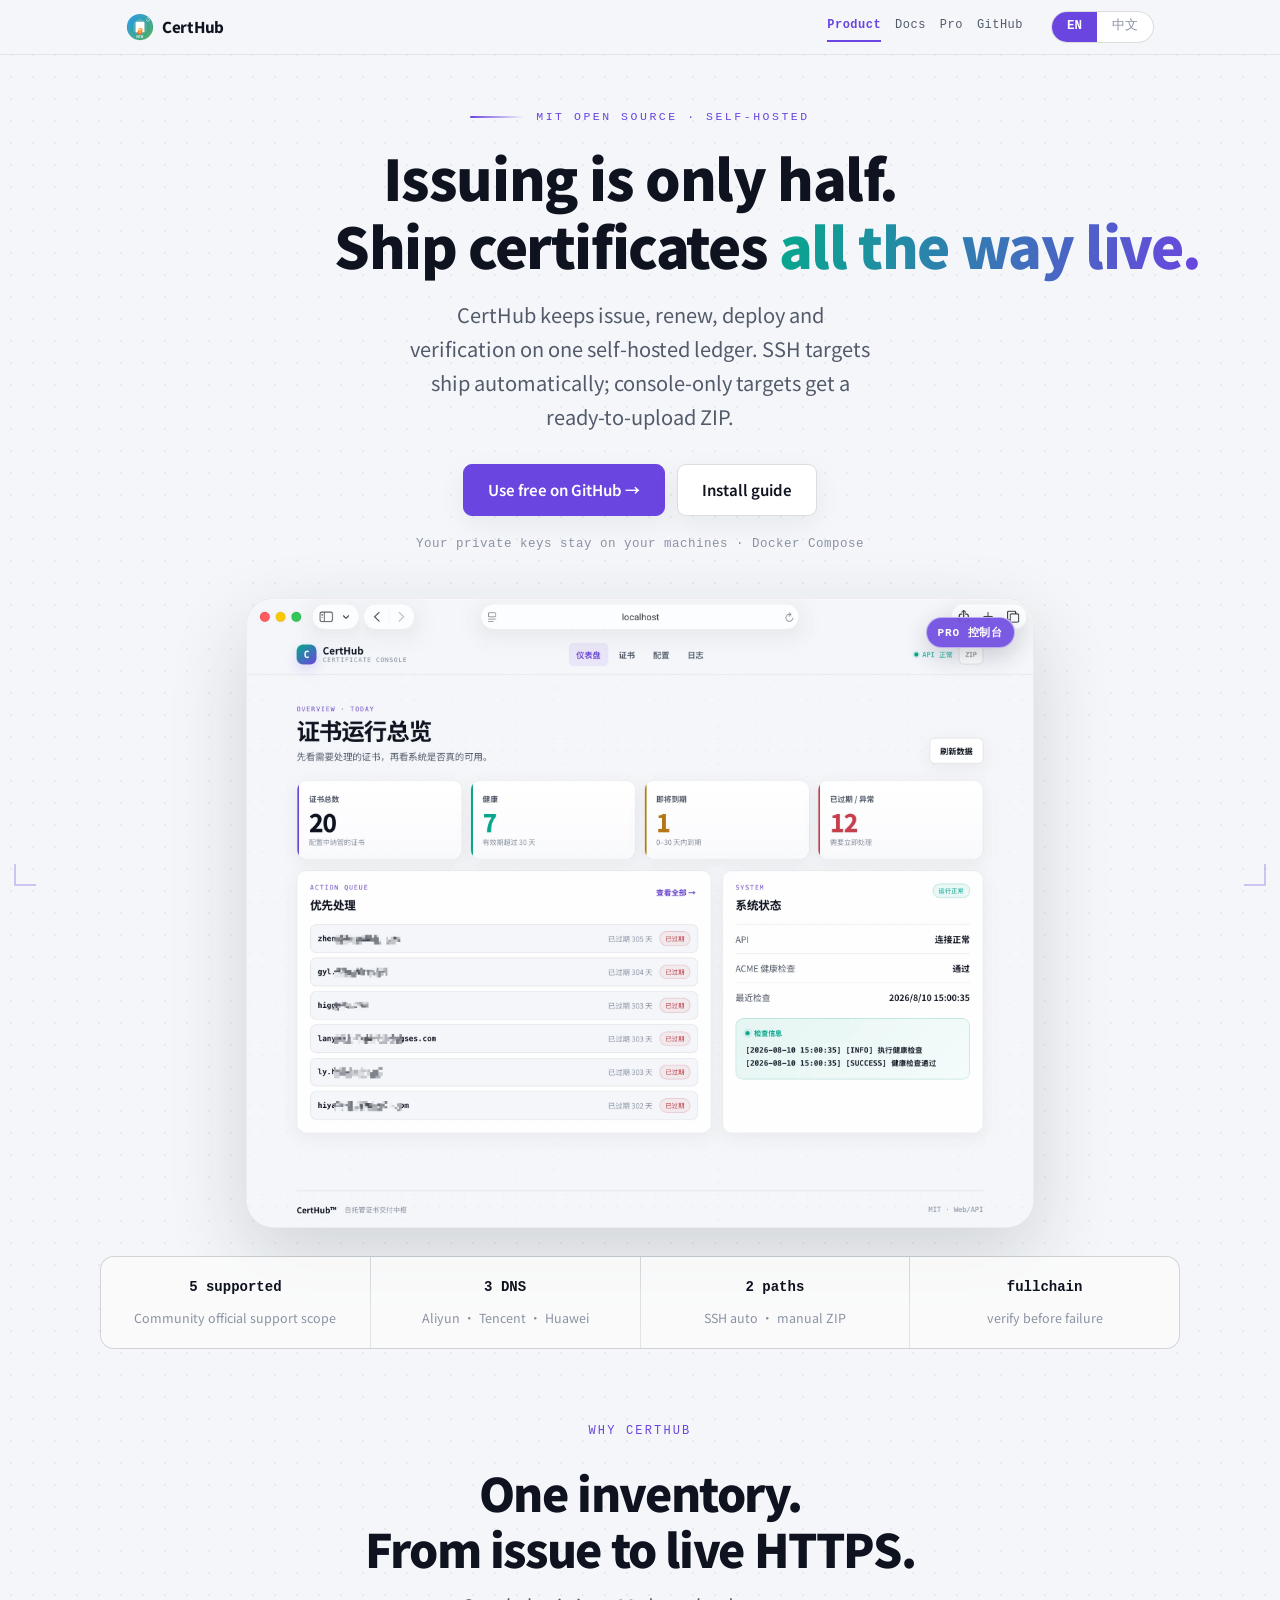
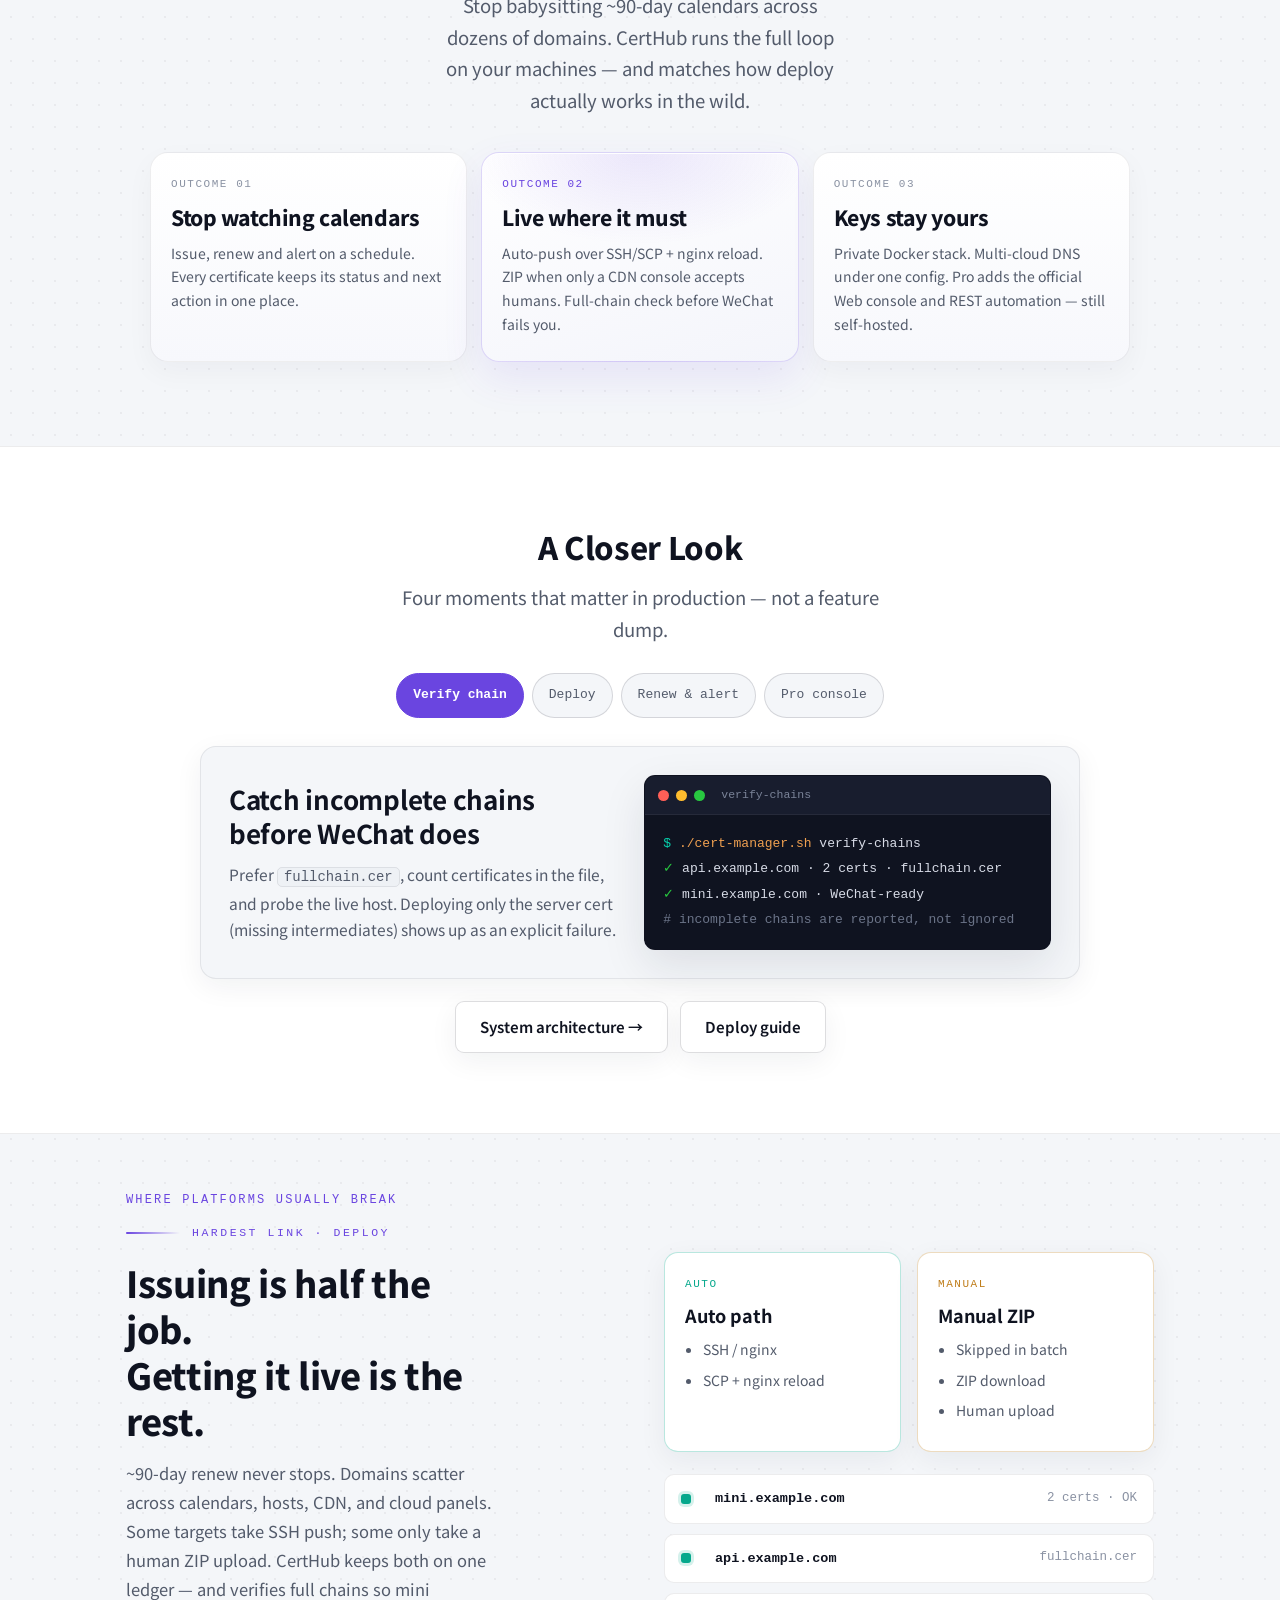
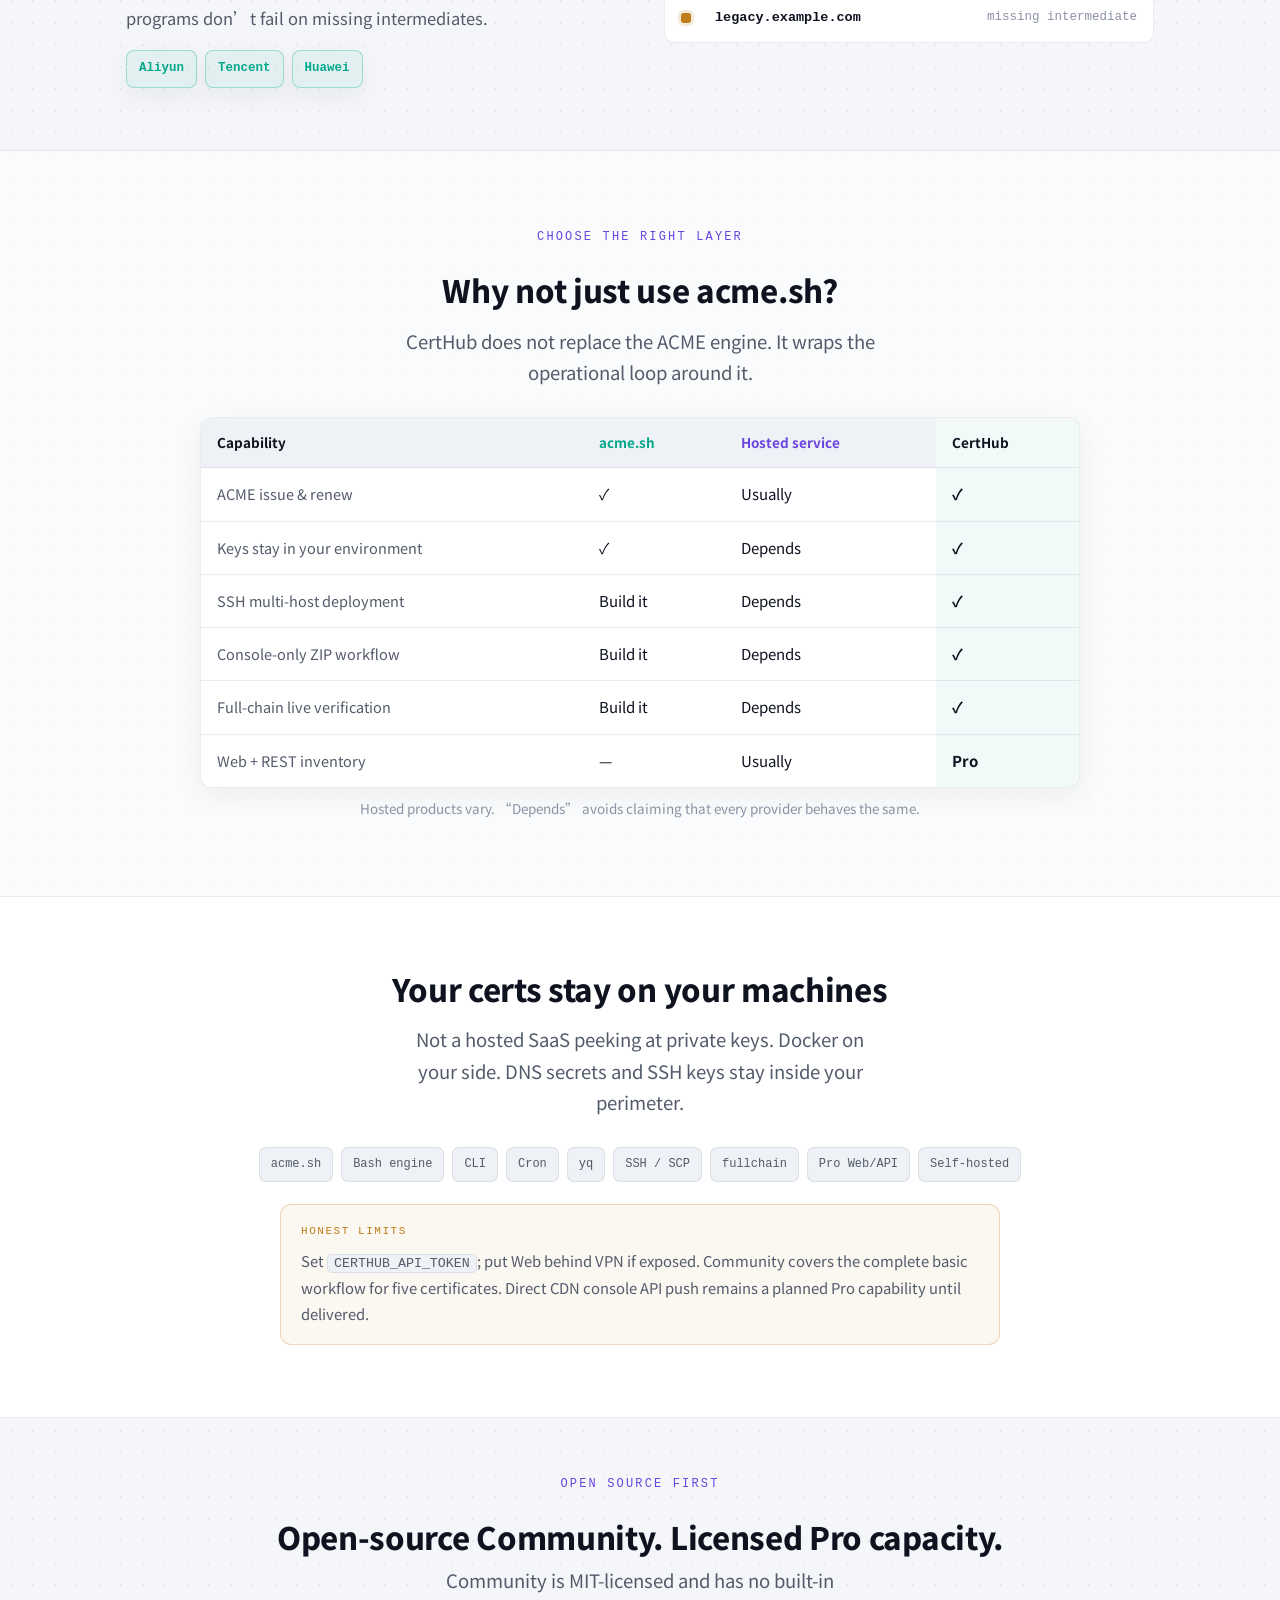
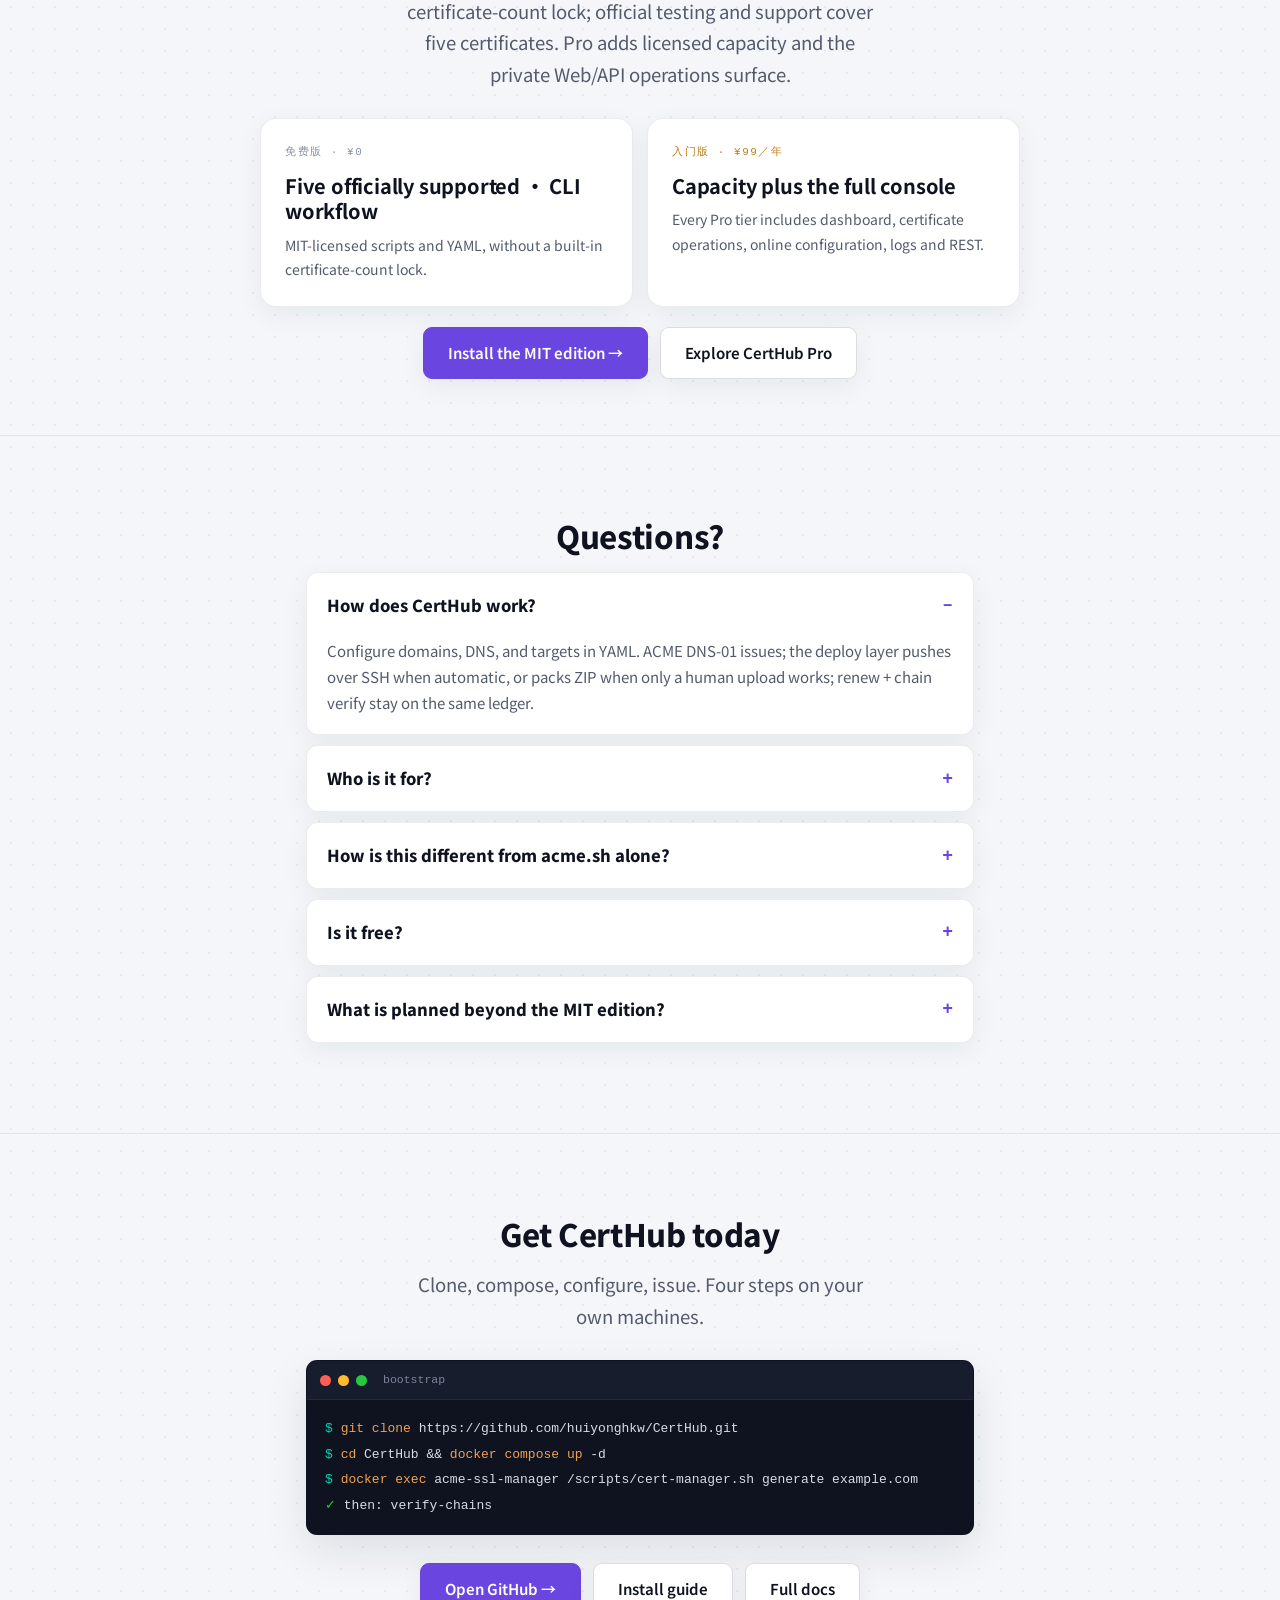
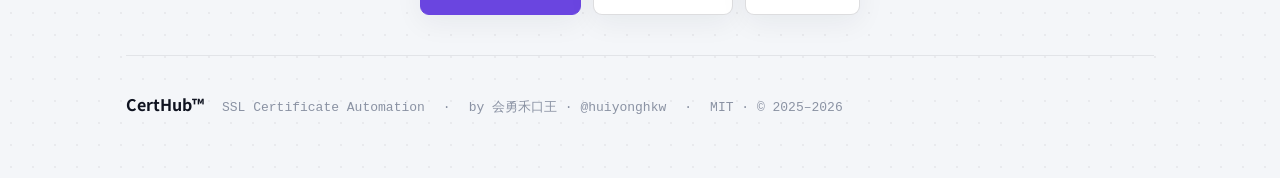
==== commit 6df45de4: "docs: clarify Community support boundary" ====
--- a/docs/site/index.html
+++ b/docs/site/index.html
@@ -79,7 +79,7 @@
 
 <section class="proof-strip noseq" aria-label="Product facts">
   <div class="wrap wrap-wide proof-grid">
-    <div><b>5 free</b><span><span class="en">Community certificate slots</span><span class="zh">Community 证书槽位</span></span></div>
+    <div><b>5 supported</b><span><span class="en">Community official support scope</span><span class="zh">Community 官方支持范围</span></span></div>
     <div><b>3 DNS</b><span><span class="en">Aliyun · Tencent · Huawei</span><span class="zh">阿里 · 腾讯 · 华为</span></span></div>
     <div><b>2 paths</b><span><span class="en">SSH auto · manual ZIP</span><span class="zh">SSH 自动 · 手动 ZIP</span></span></div>
     <div><b>fullchain</b><span><span class="en">verify before failure</span><span class="zh">上线前检查完整链</span></span></div>
@@ -314,15 +314,15 @@
   <div class="wrap wrap-wide">
     <p class="section-kicker"><span class="en">Open source first</span><span class="zh">开源版先跑通</span></p>
     <h2 style="text-align:center;margin-bottom:8px">
-      <span class="en">Start free. Scale by certificate capacity.</span>
-      <span class="zh">5 张免费起步，按证书容量升级</span>
+      <span class="en">Open-source Community. Licensed Pro capacity.</span>
+      <span class="zh">Community 开源使用，Pro 按授权容量交付</span>
     </h2>
     <p class="section-lead">
-      <span class="en">Community covers the complete basic workflow for up to five active certificates. Pro adds capacity and production-scale delivery capabilities.</span>
-      <span class="zh">Community 为最多 5 张有效证书提供完整基础闭环；Pro 增加证书容量与生产级交付能力。</span>
+      <span class="en">Community is MIT-licensed and has no built-in certificate-count lock; official testing and support cover five certificates. Pro adds licensed capacity and the private Web/API operations surface.</span>
+      <span class="zh">Community 采用 MIT 许可证，不内置证书数量锁；官方测试与支持覆盖 5 张证书。Pro 增加授权容量与私有 Web/API 操作面。</span>
     </p>
     <div class="edition-grid pre">
-      <article><span class="cvo-k">免费版 · ¥0</span><h3><span class="en">Five certificates · CLI workflow</span><span class="zh">5 张证书 · 命令行闭环</span></h3><p><span class="en">Issue, renew, verify and deploy through scripts and YAML configuration.</span><span class="zh">通过脚本和 YAML 完成申请、续期、校验与部署。</span></p></article>
+      <article><span class="cvo-k">免费版 · ¥0</span><h3><span class="en">Five officially supported · CLI workflow</span><span class="zh">官方支持 5 张 · 命令行闭环</span></h3><p><span class="en">MIT-licensed scripts and YAML, without a built-in certificate-count lock.</span><span class="zh">MIT 开源脚本与 YAML，不内置证书数量锁。</span></p></article>
       <article><span class="cvo-k wait">入门版 · ¥99／年</span><h3><span class="en">Capacity plus the full console</span><span class="zh">证书容量 + 完整控制台</span></h3><p><span class="en">Every Pro tier includes dashboard, certificate operations, online configuration, logs and REST.</span><span class="zh">所有付费档位均包含仪表盘、证书操作、在线配置、日志与 REST。</span></p></article>
     </div>
     <div class="btns center" style="margin-top:8px">
@@ -359,7 +359,7 @@
       </details>
       <details class="faq-item">
         <summary><span class="en">Is it free?</span><span class="zh">免费吗？</span></summary>
-        <p><span class="en">Community is free for up to five active certificates and includes the complete basic workflow. Existing copies already released under MIT keep their granted rights; future official distributions use the new Community/Pro boundary.</span><span class="zh">Community 免费管理最多 5 张有效证书，并包含完整基础闭环。已经按 MIT 发布的历史版本保留既有授权；未来官方发行版采用新的 Community／Pro 边界。</span></p>
+        <p><span class="en">Community is MIT-licensed and does not technically stop at certificate six. Five certificates define the official testing, documentation and support scope; the complete CLI workflow remains open source.</span><span class="zh">Community 采用 MIT 许可证，不会在第 6 张证书时被技术停用。5 张定义的是官方测试、文档与支持范围，完整 CLI 工作流仍然开源。</span></p>
       </details>
       <details class="faq-item">
         <summary><span class="en">What is planned beyond the MIT edition?</span><span class="zh">开源版之外还计划做什么？</span></summary>
